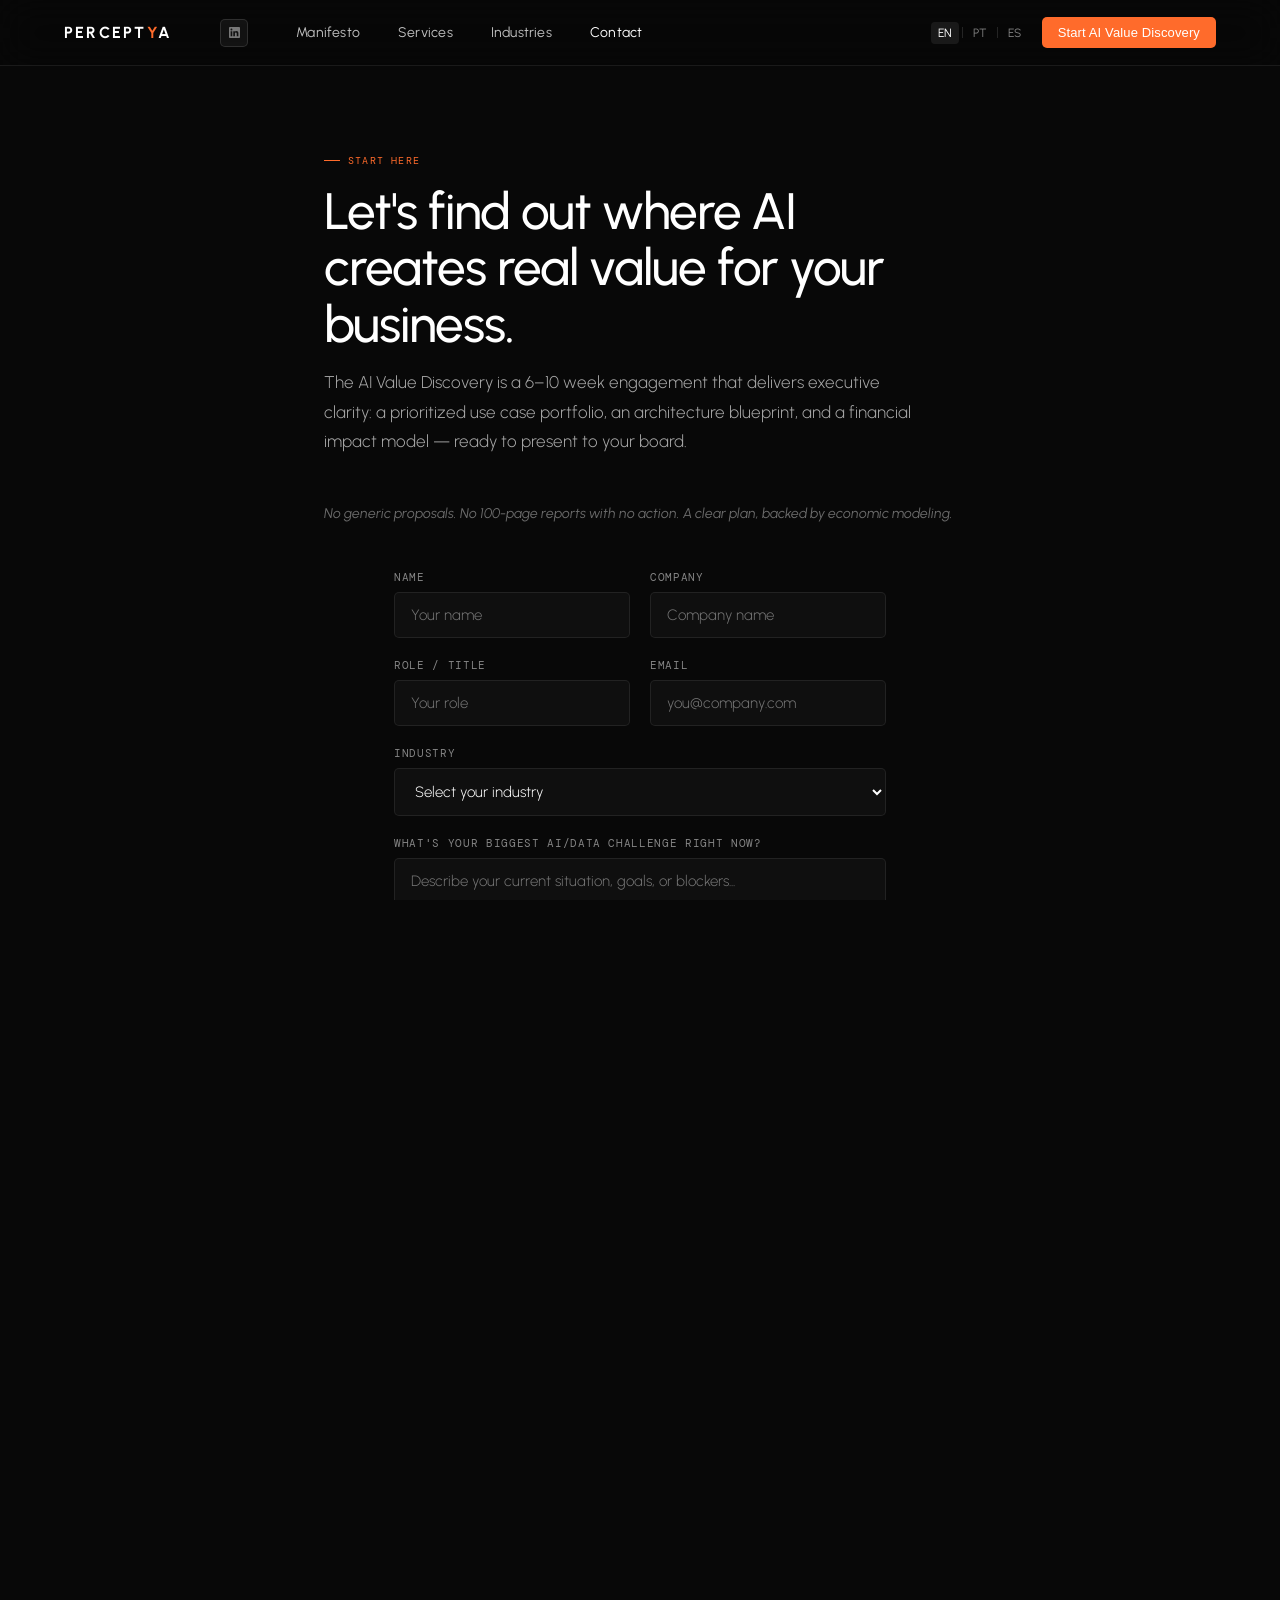
==== contact.html @ fe033a58 "chore: initial commit - perceptya website" ====
<!DOCTYPE html>
<html lang="en">
<head>
<meta charset="UTF-8">
<meta name="viewport" content="width=device-width, initial-scale=1.0">
<title>Contact — Perceptya</title>
<link rel="preconnect" href="https://fonts.googleapis.com">
<link href="https://fonts.googleapis.com/css2?family=Urbanist:wght@300;400;500;600;700;800&family=DM+Mono:wght@300;400;500&display=swap" rel="stylesheet">
<link rel="stylesheet" href="assets/css/tokens.css">
<link rel="stylesheet" href="assets/css/base.css">
<link rel="stylesheet" href="assets/css/header.css">
<link rel="stylesheet" href="assets/css/footer.css">
<style>
  /* ── Contact form styles ─────────────────────────── */
  .form-group {
    display: flex;
    flex-direction: column;
    gap: 8px;
    margin-bottom: 20px;
  }
  .form-group label {
    font-family: var(--mono);
    font-size: 11px;
    color: rgba(255,255,255,0.5);
    letter-spacing: .06em;
    text-transform: uppercase;
  }
  .form-group input,
  .form-group select,
  .form-group textarea {
    font-family: var(--font);
    font-size: 15px;
    font-weight: 300;
    color: var(--white);
    background: var(--bg2);
    border: 1px solid var(--border);
    border-radius: 5px;
    padding: 13px 16px;
    outline: none;
    transition: border-color .2s;
    width: 100%;
  }
  .form-group input:focus,
  .form-group select:focus,
  .form-group textarea:focus { border-color: var(--orange); }
  .form-group textarea { min-height: 120px; resize: vertical; }
  .form-group select option { background: var(--bg2); }
</style>
</head>
<body>

<!-- ════════ HEADER ════════ -->
<header>
<div class="header-inner">
  <div class="header-left">
    <a href="index.html" class="nav-logo">PERCEPT<span>Y</span>A</a>
    <div class="social-icons">
      <a href="https://linkedin.com/company/perceptya" title="LinkedIn" target="_blank" rel="noopener">
        <svg viewBox="0 0 24 24"><path d="M20.447 20.452h-3.554v-5.569c0-1.328-.027-3.037-1.852-3.037-1.853 0-2.136 1.445-2.136 2.939v5.667H9.351V9h3.414v1.561h.046c.477-.9 1.637-1.85 3.37-1.85 3.601 0 4.267 2.37 4.267 5.455v6.286zM5.337 7.433a2.062 2.062 0 0 1-2.063-2.065 2.064 2.064 0 1 1 2.063 2.065zm1.782 13.019H3.555V9h3.564v11.452zM22.225 0H1.771C.792 0 0 .774 0 1.729v20.542C0 23.227.792 24 1.771 24h20.451C23.2 24 24 23.227 24 22.271V1.729C24 .774 23.2 0 22.222 0h.003z"/></svg>
      </a>
    </div>
    <nav class="desktop-nav">
      <a href="manifesto.html">Manifesto</a>
      <a href="services.html">Services</a>
      <a href="industries.html">Industries</a>
      <a href="contact.html" class="active">Contact</a>
    </nav>
  </div>
  <div class="desktop-right">
    <div class="lang-toggle"><span class="active">EN</span><div class="lang-sep"></div><span>PT</span><div class="lang-sep"></div><span>ES</span></div>
    <button class="btn-nav" onclick="location.href='contact.html'">Start AI Value Discovery</button>
  </div>
  <button class="hamburger" aria-label="Menu"><span></span><span></span><span></span></button>
</div>
</header>
<nav class="mobile-nav">
  <a href="manifesto.html">Manifesto</a>
  <a href="services.html">Services</a>
  <a href="industries.html">Industries</a>
  <a href="contact.html" class="active">Contact</a>
  <div class="mobile-nav-footer">
    <div class="lang-toggle"><span class="active">EN</span><div class="lang-sep"></div><span>PT</span><div class="lang-sep"></div><span>ES</span></div>
    <button class="btn-nav" onclick="location.href='contact.html'">Start AI Value Discovery</button>
  </div>
</nav>


<!-- ════════════════════════════════════════════════════
  📌 SECTION 8.1 — CONTACT HERO
  H: "Let's find out where AI creates real value for your business."
  Body: Description of AI Value Discovery (6–10 wks, what it delivers)
  Secondary: "No generic proposals. No 100-page reports with no action.
              A clear plan, backed by economic modeling."
  Status: TO BUILD (copy ready in brief)
════════════════════════════════════════════════════ -->
<section class="section" id="contact-hero" style="padding-top: calc(var(--header-h) + 80px); padding-bottom:48px;">
  <div class="container" style="max-width:760px;">
    <div class="section-label">Start Here</div>
    <h1 class="section-headline" style="font-size:clamp(28px,4vw,52px);">
      Let's find out where AI creates real value for your business.
    </h1>
    <p class="section-sub">
      The AI Value Discovery is a 6–10 week engagement that delivers executive clarity: a prioritized use case portfolio, an architecture blueprint, and a financial impact model — ready to present to your board.
    </p>
    <p style="font-size:14px; color:rgba(255,255,255,0.4); font-style:italic;">
      No generic proposals. No 100-page reports with no action. A clear plan, backed by economic modeling.
    </p>
  </div>
</section>


<!-- ════════════════════════════════════════════════════
  📌 SECTION 8.2 — CONTACT FORM
  Fields:
    · Name
    · Company
    · Role / Title
    · Email
    · Industry (dropdown):
        Retail & E-commerce | Financial Services | Logistics & Supply Chain
        Manufacturing | Healthcare | B2B / SaaS / Services | Other
    · "What's your biggest AI/data challenge right now?" (free text)
  Submit CTA: "Request AI Value Discovery"
  Below form: "Or reach us directly: hello@perceptya.com"
  📌 ITERATION FLAG: Consider Calendly embed as alt CTA
  Status: PARTIALLY STUBBED — needs form handler (email / Notion / HubSpot)
════════════════════════════════════════════════════ -->
<section class="section" id="contact-form" style="padding-top:0;">
  <div class="container" style="max-width:620px;">

    <form id="discoveryForm" onsubmit="handleSubmit(event)">

      <div style="display:grid; grid-template-columns:1fr 1fr; gap:0 20px;">
        <div class="form-group">
          <label for="name">Name</label>
          <input type="text" id="name" name="name" placeholder="Your name" required>
        </div>
        <div class="form-group">
          <label for="company">Company</label>
          <input type="text" id="company" name="company" placeholder="Company name" required>
        </div>
      </div>

      <div style="display:grid; grid-template-columns:1fr 1fr; gap:0 20px;">
        <div class="form-group">
          <label for="role">Role / Title</label>
          <input type="text" id="role" name="role" placeholder="Your role">
        </div>
        <div class="form-group">
          <label for="email">Email</label>
          <input type="email" id="email" name="email" placeholder="you@company.com" required>
        </div>
      </div>

      <div class="form-group">
        <label for="industry">Industry</label>
        <select id="industry" name="industry">
          <option value="" disabled selected>Select your industry</option>
          <option>Retail & E-commerce</option>
          <option>Financial Services</option>
          <option>Logistics & Supply Chain</option>
          <option>Manufacturing / Industrial</option>
          <option>Healthcare</option>
          <option>B2B / SaaS / Services</option>
          <option>Other</option>
        </select>
      </div>

      <div class="form-group">
        <label for="challenge">What's your biggest AI/data challenge right now?</label>
        <textarea id="challenge" name="challenge" placeholder="Describe your current situation, goals, or blockers..."></textarea>
      </div>

      <button type="submit" class="btn-primary" style="width:100%; justify-content:center; padding:16px;">
        Request AI Value Discovery
        <svg viewBox="0 0 16 16" fill="none"><path d="M3 8h10M9 4l4 4-4 4" stroke="currentColor" stroke-width="1.5" stroke-linecap="round" stroke-linejoin="round"/></svg>
      </button>

    </form>

    <p style="margin-top:24px; text-align:center; font-size:13px; color:rgba(255,255,255,0.35);">
      Or reach us directly:
      <a href="mailto:hello@perceptya.com" style="color:rgba(255,255,255,0.55); text-decoration:none; transition:color .15s;">hello@perceptya.com</a>
    </p>

    <!-- TODO: Optional Calendly embed
    <div style="margin-top:40px; padding-top:40px; border-top:1px solid var(--border); text-align:center;">
      <p style="font-size:14px; color:rgba(255,255,255,0.4); margin-bottom:16px;">Prefer to talk directly?</p>
      <a href="#" class="btn-secondary">Book a 30-minute discovery call</a>
    </div>
    -->

  </div>
</section>


<!-- ════════════════════════════════════════════════════
  📌 SECTION 8.3 — WHAT HAPPENS NEXT
  3 steps after form submission:
    1 · We review your submission (within 24h)
    2 · Intro call to align scope and context
    3 · AI Value Discovery kicks off
  Layout: 3-step horizontal flow with connecting line
  Status: TO BUILD
════════════════════════════════════════════════════ -->
<section class="section" id="what-next">
  <div class="container" style="max-width:760px;">
    <div class="section-label">What Happens Next</div>
    <!-- TODO: 3-step flow -->
    [Next steps placeholder]
  </div>
</section>


<!-- ════════ FOOTER ════════ -->
<footer>
<div class="footer-inner">
  <div class="footer-main">
    <div class="footer-brand">
      <a href="index.html" class="footer-logo">PERCEPT<span>Y</span>A</a>
      <p class="footer-tagline">Boutique Data & AI Transformation.<br>We turn data and AI into measurable business results.</p>
    </div>
    <div class="footer-links">
      <div class="footer-col">
        <h4>Pages</h4>
        <a href="manifesto.html">Manifesto</a>
        <a href="services.html">Services</a>
        <a href="industries.html">Industries</a>
        <a href="contact.html">Contact</a>
      </div>
      <div class="footer-col">
        <h4>Contact</h4>
        <a href="mailto:hello@perceptya.com">hello@perceptya.com</a>
        <a href="contact.html">Start AI Value Discovery</a>
      </div>
    </div>
  </div>
  <div class="footer-bottom">
    <span class="footer-copyright">© 2025 Perceptya. All rights reserved.</span>
    <span class="footer-strip">Boutique Data & AI Transformation · São Paulo — Remote Global</span>
  </div>
</div>
</footer>

<script src="assets/js/header.js"></script>
<script>
  function handleSubmit(e) {
    e.preventDefault();
    // TODO: Wire up to email handler / Notion / HubSpot / Formspree
    // Example with Formspree: change <form action="https://formspree.io/f/YOUR_ID" method="POST">
    alert('Form submitted! (TODO: connect to backend)');
  }
</script>
</body>
</html>
---- assets/css/tokens.css ----
/* ═══════════════════════════════════════════════════════
   PERCEPTYA — DESIGN TOKENS
   Single source of truth for all CSS variables
══════════════════════════════════════════════════════ */

:root {
  /* ── Brand ─────────────────────────────────────────── */
  --orange:        #FF6B2B;
  --orange-dim:    #e05a20;
  --orange-glow:   rgba(255,107,43,0.12);
  --orange-border: rgba(255,107,43,0.25);

  /* ── Neutrals ──────────────────────────────────────── */
  --bg:            #080808;
  --bg2:           #0f0f0f;
  --bg3:           #141414;
  --white:         #ffffff;
  --muted:         #888;
  --border:        rgba(255,255,255,0.08);
  --border2:       rgba(255,255,255,0.12);

  /* ── Terminal ──────────────────────────────────────── */
  --green-term:    #00FF85;
  --cyan-term:     #00D4FF;

  /* ── Typography ────────────────────────────────────── */
  --font:          'Urbanist', sans-serif;
  --mono:          'DM Mono', monospace;

  /* ── Layout ─────────────────────────────────────────── */
  --header-h:      58px;
  --max-w:         1440px;
  --pad-x:         24px;
}

/* Responsive overrides */
@media (min-width: 480px)  { :root { --pad-x: 32px; } }
@media (min-width: 768px)  { :root { --header-h: 66px; --pad-x: 48px; } }
@media (min-width: 1024px) { :root { --pad-x: 56px; } }
@media (min-width: 1280px) { :root { --pad-x: 64px; } }
---- assets/css/base.css ----
/* ═══════════════════════════════════════════════════════
   PERCEPTYA — BASE STYLES
   Reset · Typography · Utilities · Buttons · Cards
══════════════════════════════════════════════════════ */

*, *::before, *::after { box-sizing: border-box; margin: 0; padding: 0; }

html { scroll-behavior: smooth; color-scheme: dark; }
html, body { height: 100%; overflow-x: hidden; }

body {
  font-family: var(--font);
  background: var(--bg);
  color: var(--white);
  -webkit-font-smoothing: antialiased;
}

/* ── Container ──────────────────────────────────────── */
.container {
  width: 100%;
  max-width: var(--max-w);
  margin: 0 auto;
  padding: 0 var(--pad-x);
}

/* ── Section pattern ────────────────────────────────── */
.section {
  position: relative;
  z-index: 1;
  padding: 96px 0;
}

.section-label {
  font-family: var(--mono);
  font-size: 10px;
  color: var(--orange);
  letter-spacing: .12em;
  text-transform: uppercase;
  display: inline-flex;
  align-items: center;
  gap: 8px;
  margin-bottom: 16px;
}
.section-label::before {
  content: ''; display: block;
  width: 16px; height: 1px;
  background: var(--orange);
}

.section-headline {
  font-weight: 500;
  font-size: clamp(28px, 4vw, 48px);
  line-height: 1.1;
  letter-spacing: -.02em;
  color: var(--white);
  margin-bottom: 16px;
}

.section-sub {
  font-size: 17px;
  font-weight: 300;
  line-height: 1.75;
  color: rgba(255,255,255,0.65);
  max-width: 600px;
  margin-bottom: 48px;
}

/* ── Divider ────────────────────────────────────────── */
.divider { width: 100%; height: 1px; background: var(--border); }

/* ── Buttons ────────────────────────────────────────── */
.btn-primary {
  font-size: 14px; font-weight: 500;
  color: #fff; background: var(--orange); border: none;
  padding: 13px 22px; border-radius: 5px; cursor: pointer;
  display: inline-flex; align-items: center; gap: 7px;
  text-decoration: none; transition: all .2s; white-space: nowrap;
  letter-spacing: .01em;
}
.btn-primary:hover {
  background: var(--orange-dim);
  transform: translateY(-1px);
  box-shadow: 0 8px 24px rgba(255,107,43,.35);
}
.btn-primary svg { width: 13px; height: 13px; flex-shrink: 0; transition: transform .2s; }
.btn-primary:hover svg { transform: translateX(3px); }

.btn-secondary {
  font-size: 14px; font-weight: 400;
  color: rgba(255,255,255,0.75);
  background: rgba(255,255,255,0.07);
  border: 1px solid rgba(255,255,255,0.15);
  padding: 13px 22px; border-radius: 5px; cursor: pointer;
  display: inline-flex; align-items: center; gap: 7px;
  text-decoration: none; white-space: nowrap;
  backdrop-filter: blur(8px); transition: all .2s;
}
.btn-secondary:hover {
  color: var(--white);
  border-color: rgba(255,255,255,0.3);
  background: rgba(255,255,255,0.12);
}

.btn-ghost {
  font-size: 14px; font-weight: 400;
  color: rgba(255,255,255,0.5);
  background: none; border: none; cursor: pointer;
  display: inline-flex; align-items: center; gap: 6px;
  text-decoration: none; transition: color .2s; padding: 0;
}
.btn-ghost:hover { color: var(--white); }

/* ── Cards ──────────────────────────────────────────── */
.card {
  background: var(--bg2);
  border: 1px solid var(--border);
  border-radius: 8px;
  padding: 32px;
  transition: border-color .2s;
}
.card:hover { border-color: var(--border2); }
.card-accent { border-left: 2px solid var(--orange); }

/* ── Grid utilities ─────────────────────────────────── */
.grid-2 { display: grid; grid-template-columns: 1fr 1fr; gap: 24px; }
.grid-3 { display: grid; grid-template-columns: repeat(3, 1fr); gap: 24px; }
.grid-4 { display: grid; grid-template-columns: repeat(4, 1fr); gap: 24px; }

@media (max-width: 1023px) { .grid-4 { grid-template-columns: repeat(2, 1fr); } }
@media (max-width: 767px)  {
  .grid-2, .grid-3, .grid-4 { grid-template-columns: 1fr; }
  .section { padding: 64px 0; }
}

/* ── Pill tags ──────────────────────────────────────── */
.pill {
  font-family: var(--mono); font-size: 9.5px;
  color: var(--orange); background: var(--orange-glow);
  border: 1px solid var(--orange-border);
  padding: 5px 10px; border-radius: 3px;
  letter-spacing: .04em; white-space: nowrap;
}

/* ── Animations ─────────────────────────────────────── */
@keyframes fadeUp  { from { opacity:0; transform:translateY(16px); } to { opacity:1; transform:translateY(0); } }
@keyframes fadeIn  { from { opacity:0; } to { opacity:1; } }
@keyframes blink   { 0%,100% { opacity:1; } 50% { opacity:0; } }
---- assets/css/header.css ----
/* ═══════════════════════════════════════════════════════
   PERCEPTYA — HEADER
══════════════════════════════════════════════════════ */

header {
  position: fixed;
  top: 0; left: 0; right: 0;
  z-index: 200;
  height: var(--header-h);
  border-bottom: 1px solid var(--border);
  background: rgba(8,8,8,0.60);
  backdrop-filter: blur(20px);
  -webkit-backdrop-filter: blur(20px);
}

.header-inner {
  max-width: var(--max-w);
  margin: 0 auto;
  padding: 0 var(--pad-x);
  height: 100%;
  display: flex;
  align-items: center;
  justify-content: space-between;
}

.header-left { display: flex; align-items: center; gap: 14px; }

/* Logo */
.nav-logo {
  font-family: var(--font);
  font-weight: 700; font-size: 16px; letter-spacing: 0.14em;
  color: var(--white); text-decoration: none; flex-shrink: 0;
}
.nav-logo span { color: var(--orange); }

/* Social icons — hidden on mobile */
.social-icons { display: none; align-items: center; gap: 8px; }
.social-icons a {
  display: flex; align-items: center; justify-content: center;
  width: 28px; height: 28px; border-radius: 5px;
  border: 1px solid rgba(255,255,255,0.12);
  background: rgba(255,255,255,0.05);
  color: #777; text-decoration: none; transition: all .18s;
}
.social-icons a:hover { border-color: var(--orange); color: var(--orange); }
.social-icons svg { width: 11px; height: 11px; fill: currentColor; display: block; }

/* Desktop nav — hidden on mobile */
.desktop-nav { display: none; align-items: center; gap: 38px; }
.desktop-nav a {
  font-size: 14px; font-weight: 400;
  color: rgba(255,255,255,0.75);
  text-decoration: none; letter-spacing: .015em;
  transition: color .18s;
}
.desktop-nav a:hover, .desktop-nav a.active { color: var(--white); }

/* Desktop right — hidden on mobile */
.desktop-right { display: none; align-items: center; gap: 14px; }

/* Lang toggle */
.lang-toggle { display: flex; align-items: center; gap: 2px; }
.lang-toggle span {
  font-size: 12px; color: rgba(255,255,255,0.5);
  cursor: pointer; padding: 4px 7px; border-radius: 4px;
  display: flex; align-items: center; gap: 4px;
  transition: all .15s; white-space: nowrap;
}
.lang-toggle span.active { color: var(--white); background: rgba(255,255,255,.08); }
.lang-toggle span:hover:not(.active) { color: rgba(255,255,255,0.75); }
.lang-sep { width: 1px; height: 11px; background: rgba(255,255,255,0.12); margin: 0 1px; }

/* CTA button */
.btn-nav {
  font-size: 13px; font-weight: 500;
  color: #fff; background: var(--orange); border: none;
  padding: 8px 16px; border-radius: 5px; cursor: pointer;
  letter-spacing: .01em; white-space: nowrap;
  transition: background .2s, box-shadow .2s, transform .2s;
}
.btn-nav:hover {
  background: var(--orange-dim);
  transform: translateY(-1px);
  box-shadow: 0 4px 14px rgba(255,107,43,.3);
}

/* Hamburger */
.hamburger {
  display: flex; flex-direction: column; justify-content: center;
  gap: 5px; width: 34px; height: 34px; padding: 5px;
  background: none; border: none; cursor: pointer;
}
.hamburger span {
  display: block; height: 1.5px;
  background: rgba(255,255,255,0.85); border-radius: 2px;
  transition: all .25s ease;
}
.hamburger.open span:nth-child(1) { transform: translateY(6.5px) rotate(45deg); }
.hamburger.open span:nth-child(2) { opacity: 0; }
.hamburger.open span:nth-child(3) { transform: translateY(-6.5px) rotate(-45deg); }

/* Mobile drawer */
.mobile-nav {
  display: none; position: fixed;
  top: var(--header-h); left: 0; right: 0;
  background: rgba(8,8,8,0.97);
  backdrop-filter: blur(24px); -webkit-backdrop-filter: blur(24px);
  border-bottom: 1px solid var(--border);
  padding: 20px 20px 28px;
  z-index: 190; flex-direction: column; gap: 2px;
}
.mobile-nav.open { display: flex; }
.mobile-nav a {
  font-size: 17px; font-weight: 400;
  color: rgba(255,255,255,0.85); text-decoration: none;
  padding: 13px 6px; border-bottom: 1px solid var(--border);
  transition: color .15s;
}
.mobile-nav a:last-of-type { border-bottom: none; }
.mobile-nav a:hover, .mobile-nav a.active { color: var(--orange); }
.mobile-nav-footer {
  display: flex; align-items: center; justify-content: space-between;
  margin-top: 20px; padding-top: 20px; border-top: 1px solid var(--border);
}

/* ── Desktop breakpoint ─────────────────────────────── */
@media (min-width: 768px) {
  .header-inner { justify-content: flex-start; }
  .header-left  { gap: 48px; }
  .hamburger    { display: none; }
  .social-icons { display: flex; }
  .desktop-nav  { display: flex; }
  .desktop-right { display: flex; margin-left: auto; }
}
---- assets/css/footer.css ----
/* ═══════════════════════════════════════════════════════
   PERCEPTYA — FOOTER
══════════════════════════════════════════════════════ */

footer {
  position: relative; z-index: 1;
  border-top: 1px solid var(--border);
  background: var(--bg);
  padding: 64px 0 0;
}

.footer-inner {
  max-width: var(--max-w);
  margin: 0 auto;
  padding: 0 var(--pad-x);
}

.footer-main {
  display: grid;
  grid-template-columns: 1fr 1fr;
  gap: 48px;
  padding-bottom: 48px;
}

/* Left col */
.footer-logo {
  font-family: var(--font); font-weight: 700;
  font-size: 16px; letter-spacing: .14em;
  color: var(--white); text-decoration: none;
  display: inline-block; margin-bottom: 12px;
}
.footer-logo span { color: var(--orange); }

.footer-tagline {
  font-size: 13px; font-weight: 300;
  color: rgba(255,255,255,0.45);
  line-height: 1.6; max-width: 280px;
  margin-bottom: 20px;
}

.footer-social { display: flex; gap: 8px; }
.footer-social a {
  display: flex; align-items: center; justify-content: center;
  width: 28px; height: 28px; border-radius: 5px;
  border: 1px solid rgba(255,255,255,0.1);
  background: rgba(255,255,255,0.04);
  color: #666; text-decoration: none; transition: all .18s;
}
.footer-social a:hover { border-color: var(--orange); color: var(--orange); }
.footer-social svg { width: 11px; height: 11px; fill: currentColor; }

/* Right col */
.footer-links { display: flex; gap: 48px; justify-content: flex-end; }

.footer-col h4 {
  font-family: var(--mono); font-size: 10px;
  color: var(--orange); letter-spacing: .1em;
  text-transform: uppercase; margin-bottom: 16px;
}

.footer-col a {
  display: block; font-size: 14px; font-weight: 300;
  color: rgba(255,255,255,0.5);
  text-decoration: none; margin-bottom: 10px;
  transition: color .15s;
}
.footer-col a:hover { color: var(--white); }

/* Bottom strip */
.footer-bottom {
  border-top: 1px solid var(--border);
  padding: 20px 0;
  display: flex;
  align-items: center;
  justify-content: space-between;
  flex-wrap: wrap; gap: 8px;
}

.footer-copyright {
  font-family: var(--mono); font-size: 11px;
  color: rgba(255,255,255,0.22);
}

.footer-strip {
  font-family: var(--mono); font-size: 11px;
  color: rgba(255,255,255,0.18);
  letter-spacing: .04em;
}

@media (max-width: 767px) {
  .footer-main   { grid-template-columns: 1fr; gap: 32px; }
  .footer-links  { justify-content: flex-start; gap: 32px; }
  .footer-bottom { flex-direction: column; align-items: flex-start; }
}
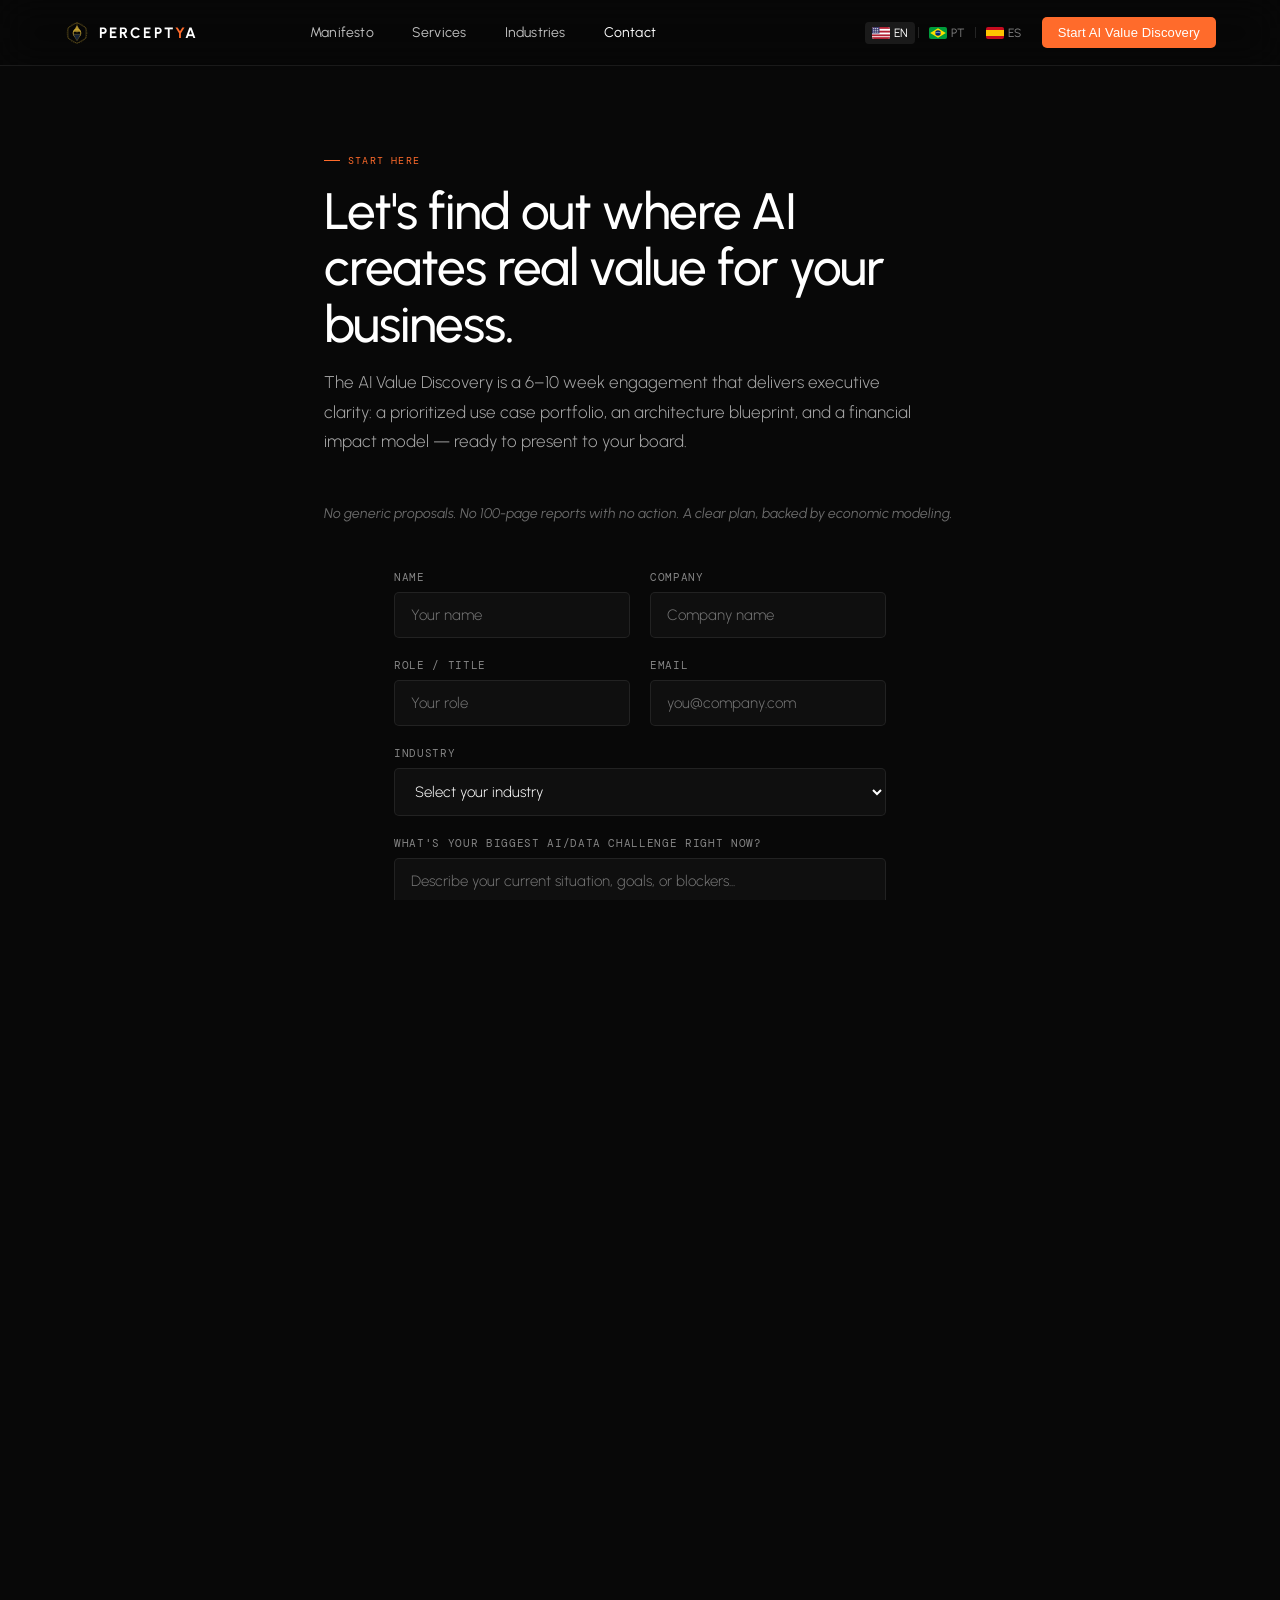
==== commit eb8d5446: "Update site: header, footer, pages and images" ====
--- a/contact.html
+++ b/contact.html
@@ -53,12 +53,16 @@
 <header>
 <div class="header-inner">
   <div class="header-left">
-    <a href="index.html" class="nav-logo">PERCEPT<span>Y</span>A</a>
-    <div class="social-icons">
-      <a href="https://linkedin.com/company/perceptya" title="LinkedIn" target="_blank" rel="noopener">
-        <svg viewBox="0 0 24 24"><path d="M20.447 20.452h-3.554v-5.569c0-1.328-.027-3.037-1.852-3.037-1.853 0-2.136 1.445-2.136 2.939v5.667H9.351V9h3.414v1.561h.046c.477-.9 1.637-1.85 3.37-1.85 3.601 0 4.267 2.37 4.267 5.455v6.286zM5.337 7.433a2.062 2.062 0 0 1-2.063-2.065 2.064 2.064 0 1 1 2.063 2.065zm1.782 13.019H3.555V9h3.564v11.452zM22.225 0H1.771C.792 0 0 .774 0 1.729v20.542C0 23.227.792 24 1.771 24h20.451C23.2 24 24 23.227 24 22.271V1.729C24 .774 23.2 0 22.222 0h.003z"/></svg>
-      </a>
-    </div>
+    <a href="index.html" class="nav-logo">
+      <svg class="nav-logo-mark" width="26" height="26" viewBox="0 0 100 100" fill="none" xmlns="http://www.w3.org/2000/svg">
+        <path d="M50 50L50 10L84.64 30L84.64 70L50 90L15.36 70L15.36 30L50 10" stroke="#D4AF37" stroke-width="2" stroke-opacity="0.5"/>
+        <circle cx="50" cy="50" r="15" stroke="#D4AF37" stroke-width="3"/>
+        <path d="M50 20L65 45H35L50 20Z" fill="#D4AF37" fill-opacity="0.8"/>
+        <path d="M50 80L35 55H65L50 80Z" fill="#152238" stroke="#D4AF37"/>
+        <circle cx="50" cy="50" r="38" stroke="#D4AF37" stroke-width="1" stroke-dasharray="4 4"/>
+      </svg>
+      <span class="nav-logo-text">PERCEPT<em>Y</em>A</span>
+    </a>
     <nav class="desktop-nav">
       <a href="manifesto.html">Manifesto</a>
       <a href="services.html">Services</a>
@@ -67,22 +71,36 @@
     </nav>
   </div>
   <div class="desktop-right">
-    <div class="lang-toggle"><span class="active">EN</span><div class="lang-sep"></div><span>PT</span><div class="lang-sep"></div><span>ES</span></div>
+    <div class="lang-toggle">
+      <span class="active"><svg class="lang-flag" viewBox="0 0 18 12" xmlns="http://www.w3.org/2000/svg"><rect width="18" height="12" fill="#fff"/><rect y="0" width="18" height="1.85" fill="#B22234"/><rect y="3.7" width="18" height="1.85" fill="#B22234"/><rect y="7.4" width="18" height="1.85" fill="#B22234"/><rect y="10.15" width="18" height="1.85" fill="#B22234"/><rect width="7.5" height="6.5" fill="#3C3B6E"/><circle cx="1.8" cy="1.6" r="0.55" fill="#fff"/><circle cx="3.75" cy="1.6" r="0.55" fill="#fff"/><circle cx="5.7" cy="1.6" r="0.55" fill="#fff"/><circle cx="1.8" cy="3.3" r="0.55" fill="#fff"/><circle cx="3.75" cy="3.3" r="0.55" fill="#fff"/><circle cx="5.7" cy="3.3" r="0.55" fill="#fff"/><circle cx="1.8" cy="5.0" r="0.55" fill="#fff"/><circle cx="3.75" cy="5.0" r="0.55" fill="#fff"/><circle cx="5.7" cy="5.0" r="0.55" fill="#fff"/></svg> EN</span>
+      <div class="lang-sep"></div>
+      <span><svg class="lang-flag" viewBox="0 0 18 12" xmlns="http://www.w3.org/2000/svg"><rect width="18" height="12" fill="#009C3B"/><polygon points="9,1.2 16.8,6 9,10.8 1.2,6" fill="#FFDF00"/><circle cx="9" cy="6" r="2.8" fill="#002776"/><path d="M6.5 5.8 Q9 4.6 11.5 5.8" stroke="#fff" stroke-width="0.5" fill="none" stroke-linecap="round"/></svg> PT</span>
+      <div class="lang-sep"></div>
+      <span><svg class="lang-flag" viewBox="0 0 18 12" xmlns="http://www.w3.org/2000/svg"><rect width="18" height="12" fill="#c60b1e"/><rect y="3" width="18" height="6" fill="#ffc400"/></svg> ES</span>
+    </div>
     <button class="btn-nav" onclick="location.href='contact.html'">Start AI Value Discovery</button>
   </div>
-  <button class="hamburger" aria-label="Menu"><span></span><span></span><span></span></button>
+  <button class="hamburger" id="burger" aria-label="Menu"><span></span><span></span><span></span></button>
 </div>
 </header>
-<nav class="mobile-nav">
+
+<!-- Mobile drawer -->
+<div class="mobile-nav" id="mobileNav">
   <a href="manifesto.html">Manifesto</a>
   <a href="services.html">Services</a>
   <a href="industries.html">Industries</a>
   <a href="contact.html" class="active">Contact</a>
   <div class="mobile-nav-footer">
-    <div class="lang-toggle"><span class="active">EN</span><div class="lang-sep"></div><span>PT</span><div class="lang-sep"></div><span>ES</span></div>
+    <div class="lang-toggle">
+      <span class="active"><svg class="lang-flag" viewBox="0 0 18 12" xmlns="http://www.w3.org/2000/svg"><rect width="18" height="12" fill="#fff"/><rect y="0" width="18" height="1.85" fill="#B22234"/><rect y="3.7" width="18" height="1.85" fill="#B22234"/><rect y="7.4" width="18" height="1.85" fill="#B22234"/><rect y="10.15" width="18" height="1.85" fill="#B22234"/><rect width="7.5" height="6.5" fill="#3C3B6E"/><circle cx="1.8" cy="1.6" r="0.55" fill="#fff"/><circle cx="3.75" cy="1.6" r="0.55" fill="#fff"/><circle cx="5.7" cy="1.6" r="0.55" fill="#fff"/><circle cx="1.8" cy="3.3" r="0.55" fill="#fff"/><circle cx="3.75" cy="3.3" r="0.55" fill="#fff"/><circle cx="5.7" cy="3.3" r="0.55" fill="#fff"/><circle cx="1.8" cy="5.0" r="0.55" fill="#fff"/><circle cx="3.75" cy="5.0" r="0.55" fill="#fff"/><circle cx="5.7" cy="5.0" r="0.55" fill="#fff"/></svg> EN</span>
+      <div class="lang-sep"></div>
+      <span><svg class="lang-flag" viewBox="0 0 18 12" xmlns="http://www.w3.org/2000/svg"><rect width="18" height="12" fill="#009C3B"/><polygon points="9,1.2 16.8,6 9,10.8 1.2,6" fill="#FFDF00"/><circle cx="9" cy="6" r="2.8" fill="#002776"/><path d="M6.5 5.8 Q9 4.6 11.5 5.8" stroke="#fff" stroke-width="0.5" fill="none" stroke-linecap="round"/></svg> PT</span>
+      <div class="lang-sep"></div>
+      <span><svg class="lang-flag" viewBox="0 0 18 12" xmlns="http://www.w3.org/2000/svg"><rect width="18" height="12" fill="#c60b1e"/><rect y="3" width="18" height="6" fill="#ffc400"/></svg> ES</span>
+    </div>
     <button class="btn-nav" onclick="location.href='contact.html'">Start AI Value Discovery</button>
   </div>
-</nav>
+</div>
 
 
 <!-- ════════════════════════════════════════════════════
@@ -212,35 +230,58 @@
 </section>
 
 
-<!-- ════════ FOOTER ════════ -->
 <footer>
 <div class="footer-inner">
-  <div class="footer-main">
+  <div class="footer-top">
     <div class="footer-brand">
-      <a href="index.html" class="footer-logo">PERCEPT<span>Y</span>A</a>
-      <p class="footer-tagline">Boutique Data & AI Transformation.<br>We turn data and AI into measurable business results.</p>
-    </div>
-    <div class="footer-links">
-      <div class="footer-col">
-        <h4>Pages</h4>
-        <a href="manifesto.html">Manifesto</a>
-        <a href="services.html">Services</a>
-        <a href="industries.html">Industries</a>
-        <a href="contact.html">Contact</a>
-      </div>
-      <div class="footer-col">
-        <h4>Contact</h4>
-        <a href="mailto:hello@perceptya.com">hello@perceptya.com</a>
-        <a href="contact.html">Start AI Value Discovery</a>
-      </div>
-    </div>
+      <a href="index.html" class="footer-logo">
+        <svg class="footer-logo-mark" width="24" height="24" viewBox="0 0 100 100" fill="none" xmlns="http://www.w3.org/2000/svg">
+          <path d="M50 50L50 10L84.64 30L84.64 70L50 90L15.36 70L15.36 30L50 10" stroke="#D4AF37" stroke-width="2" stroke-opacity="0.5"/>
+          <circle cx="50" cy="50" r="15" stroke="#D4AF37" stroke-width="3"/>
+          <path d="M50 20L65 45H35L50 20Z" fill="#D4AF37" fill-opacity="0.8"/>
+          <path d="M50 80L35 55H65L50 80Z" fill="#152238" stroke="#D4AF37"/>
+          <circle cx="50" cy="50" r="38" stroke="#D4AF37" stroke-width="1" stroke-dasharray="4 4"/>
+        </svg>
+        <span class="footer-logo-text">PERCEPT<em>Y</em>A</span>
+      </a>
+      <p class="footer-tagline">Boutique Data &amp; AI transformation consultancy.<br>We turn data and AI into measurable business results &mdash; not experiments.</p>
+      <div class="footer-social">
+        <a href="https://linkedin.com/company/perceptya" title="LinkedIn" target="_blank" rel="noopener"><svg viewBox="0 0 24 24"><path d="M20.447 20.452h-3.554v-5.569c0-1.328-.027-3.037-1.852-3.037-1.853 0-2.136 1.445-2.136 2.939v5.667H9.351V9h3.414v1.561h.046c.477-.9 1.637-1.85 3.37-1.85 3.601 0 4.267 2.37 4.267 5.455v6.286zM5.337 7.433a2.062 2.062 0 0 1-2.063-2.065 2.064 2.064 0 1 1 2.063 2.065zm1.782 13.019H3.555V9h3.564v11.452zM22.225 0H1.771C.792 0 0 .774 0 1.729v20.542C0 23.227.792 24 1.771 24h20.451C23.2 24 24 23.227 24 22.271V1.729C24 .774 23.2 0 22.222 0h.003z"/></svg></a>
+        <a href="https://instagram.com/perceptya" title="Instagram" target="_blank" rel="noopener"><svg viewBox="0 0 24 24"><path d="M12 2.163c3.204 0 3.584.012 4.85.07 3.252.148 4.771 1.691 4.919 4.919.058 1.265.069 1.645.069 4.849 0 3.205-.012 3.584-.069 4.849-.149 3.225-1.664 4.771-4.919 4.919-1.266.058-1.644.07-4.85.07-3.204 0-3.584-.012-4.849-.07-3.26-.149-4.771-1.699-4.919-4.92-.058-1.265-.07-1.644-.07-4.849 0-3.204.013-3.583.07-4.849.149-3.227 1.664-4.771 4.919-4.919 1.266-.057 1.645-.069 4.849-.069zM12 0C8.741 0 8.333.014 7.053.072 2.695.272.273 2.69.073 7.052.014 8.333 0 8.741 0 12c0 3.259.014 3.668.072 4.948.2 4.358 2.618 6.78 6.98 6.98C8.333 23.986 8.741 24 12 24c3.259 0 3.668-.014 4.948-.072 4.354-.2 6.782-2.618 6.979-6.98.059-1.28.073-1.689.073-4.948 0-3.259-.014-3.667-.072-4.947-.196-4.354-2.617-6.78-6.979-6.98C15.668.014 15.259 0 12 0zm0 5.838a6.162 6.162 0 1 0 0 12.324 6.162 6.162 0 0 0 0-12.324zM12 16a4 4 0 1 1 0-8 4 4 0 0 1 0 8zm6.406-11.845a1.44 1.44 0 1 0 0 2.881 1.44 1.44 0 0 0 0-2.881z"/></svg></a>
+        <a href="https://x.com/perceptya" title="X" target="_blank" rel="noopener"><svg viewBox="0 0 24 24"><path d="M18.244 2.25h3.308l-7.227 8.26 8.502 11.24H16.17l-4.714-6.231-5.401 6.231H2.744l7.73-8.835L1.254 2.25H8.08l4.259 5.63 5.905-5.63zm-1.161 17.52h1.833L7.084 4.126H5.117z"/></svg></a>
+        <a href="https://youtube.com/@perceptya" title="YouTube" target="_blank" rel="noopener"><svg viewBox="0 0 24 24"><path d="M23.498 6.186a3.016 3.016 0 0 0-2.122-2.136C19.505 3.545 12 3.545 12 3.545s-7.505 0-9.377.505A3.017 3.017 0 0 0 .502 6.186C0 8.07 0 12 0 12s0 3.93.502 5.814a3.016 3.016 0 0 0 2.122 2.136c1.871.505 9.376.505 9.376.505s7.505 0 9.377-.505a3.015 3.015 0 0 0 2.122-2.136C24 15.93 24 12 24 12s0-3.93-.502-5.814zM9.545 15.568V8.432L15.818 12l-6.273 3.568z"/></svg></a>
+      </div>
+    </div>
+    <div class="footer-nav">
+      <div class="footer-col"><div class="footer-col-label">Site</div><a href="index.html">Home</a><a href="manifesto.html">Manifesto</a><a href="services.html">Services</a><a href="industries.html">Industries</a><a href="contact.html">Contact</a></div>
+      <div class="footer-col"><div class="footer-col-label">Methodology</div><a href="services.html#phase1">AI Value Discovery</a><a href="services.html#phase2">AI Industrialization</a><a href="services.html#accelerators">Accelerators</a><a href="services.html#engagement">Engagement Model</a></div>
+      <div class="footer-col"><div class="footer-col-label">Industries</div><a href="industries.html#retail">Retail &amp; E-commerce</a><a href="industries.html#financial">Financial Services</a><a href="industries.html#logistics">Logistics &amp; Supply Chain</a><a href="industries.html#manufacturing">Manufacturing</a><a href="industries.html#healthcare">Healthcare</a><a href="industries.html#b2b">B2B / SaaS</a></div>
+      <div class="footer-col"><div class="footer-col-label">Contact</div><a href="mailto:hello@perceptya.com">hello@perceptya.com</a><a href="contact.html" class="footer-cta">Start AI Value Discovery &rarr;</a></div>
+    </div>
+  </div>
+  <div class="footer-method">
+    <span class="footer-method-label">PERCEPTYA AI VALUE SYSTEM&trade;</span>
+    <div class="footer-method-tags"><span class="footer-method-tag">AI Value Discovery</span><span class="footer-method-tag">AI Maturity Score&trade;</span><span class="footer-method-tag">Use Case Prioritization</span><span class="footer-method-tag">Architecture Blueprint</span><span class="footer-method-tag">Financial Impact Model</span><span class="footer-method-tag">AI Industrialization</span><span class="footer-method-tag">Agent Architecture</span><span class="footer-method-tag">ROI &amp; Value Tracking</span></div>
   </div>
   <div class="footer-bottom">
-    <span class="footer-copyright">© 2025 Perceptya. All rights reserved.</span>
-    <span class="footer-strip">Boutique Data & AI Transformation · São Paulo — Remote Global</span>
+    <span class="footer-copyright">&copy; 2025 Perceptya. All rights reserved.</span>
+    <div class="footer-bottom-right">
+      <a href="#" class="footer-bottom-link">Privacy Policy</a>
+      <a href="#" class="footer-bottom-link">Terms of Service</a>
+      <span class="footer-locale">S&atilde;o Paulo &middot; Remote Global</span>
+    </div>
   </div>
 </div>
 </footer>
+
+<script>
+(function() {
+  const obs = new IntersectionObserver((entries) => {
+    entries.forEach(e => { if (e.isIntersecting) { e.target.classList.add('visible'); obs.unobserve(e.target); } });
+  }, { threshold: 0.15 });
+  document.querySelectorAll('.reveal').forEach(el => obs.observe(el));
+})();
+</script>
 
 <script src="assets/js/header.js"></script>
 <script>
--- a/assets/css/header.css
+++ b/assets/css/header.css
@@ -27,23 +27,23 @@
 
 /* Logo */
 .nav-logo {
+  display: flex; align-items: center; gap: 9px;
+  text-decoration: none; flex-shrink: 0;
+}
+.nav-logo-mark { width: 26px; height: 26px; flex-shrink: 0; display: block; }
+.nav-logo-text {
   font-family: var(--font);
-  font-weight: 700; font-size: 16px; letter-spacing: 0.14em;
-  color: var(--white); text-decoration: none; flex-shrink: 0;
+  font-weight: 700; font-size: 15px; letter-spacing: 0.14em;
+  color: var(--white);
 }
-.nav-logo span { color: var(--orange); }
+.nav-logo-text em { font-style: normal; color: var(--orange); }
 
-/* Social icons — hidden on mobile */
-.social-icons { display: none; align-items: center; gap: 8px; }
-.social-icons a {
-  display: flex; align-items: center; justify-content: center;
-  width: 28px; height: 28px; border-radius: 5px;
-  border: 1px solid rgba(255,255,255,0.12);
-  background: rgba(255,255,255,0.05);
-  color: #777; text-decoration: none; transition: all .18s;
+/* SVG flag in lang toggle */
+.lang-flag {
+  width: 18px; height: 12px;
+  display: block; flex-shrink: 0;
+  border-radius: 2px; overflow: hidden;
 }
-.social-icons a:hover { border-color: var(--orange); color: var(--orange); }
-.social-icons svg { width: 11px; height: 11px; fill: currentColor; display: block; }
 
 /* Desktop nav — hidden on mobile */
 .desktop-nav { display: none; align-items: center; gap: 38px; }
@@ -125,10 +125,9 @@
 
 /* ── Desktop breakpoint ─────────────────────────────── */
 @media (min-width: 768px) {
-  .header-inner { justify-content: flex-start; }
-  .header-left  { gap: 48px; }
-  .hamburger    { display: none; }
-  .social-icons { display: flex; }
-  .desktop-nav  { display: flex; }
+  .header-inner  { justify-content: flex-start; }
+  .header-left   { gap: 112px; }
+  .hamburger     { display: none; }
+  .desktop-nav   { display: flex; }
   .desktop-right { display: flex; margin-left: auto; }
 }
--- a/assets/css/footer.css
+++ b/assets/css/footer.css
@@ -3,10 +3,9 @@
 ══════════════════════════════════════════════════════ */
 
 footer {
-  position: relative; z-index: 1;
+  position: relative; z-index: 2;
+  background: #050505;
   border-top: 1px solid var(--border);
-  background: var(--bg);
-  padding: 64px 0 0;
 }
 
 .footer-inner {
@@ -15,80 +14,174 @@
   padding: 0 var(--pad-x);
 }
 
-.footer-main {
-  display: grid;
-  grid-template-columns: 1fr 1fr;
+/* ── Top tagline strip ────────────────────────────── */
+.footer-top {
+  padding: 52px 0 48px;
+  border-bottom: 1px solid var(--border);
+  display: flex;
+  align-items: flex-start;
+  justify-content: space-between;
   gap: 48px;
-  padding-bottom: 48px;
+  flex-wrap: wrap;
 }
 
-/* Left col */
+/* Brand block */
+.footer-brand { max-width: 340px; }
+
 .footer-logo {
-  font-family: var(--font); font-weight: 700;
-  font-size: 16px; letter-spacing: .14em;
-  color: var(--white); text-decoration: none;
-  display: inline-block; margin-bottom: 12px;
+  display: inline-flex;
+  align-items: center;
+  gap: 9px;
+  text-decoration: none;
+  margin-bottom: 16px;
 }
-.footer-logo span { color: var(--orange); }
+.footer-logo-mark { width: 24px; height: 24px; flex-shrink: 0; display: block; }
+.footer-logo-text {
+  font-family: var(--font);
+  font-weight: 700; font-size: 14px; letter-spacing: .14em;
+  color: var(--white);
+}
+.footer-logo-text em { font-style: normal; color: var(--orange); }
 
 .footer-tagline {
-  font-size: 13px; font-weight: 300;
-  color: rgba(255,255,255,0.45);
-  line-height: 1.6; max-width: 280px;
-  margin-bottom: 20px;
+  font-size: 14px; font-weight: 300;
+  color: rgba(255,255,255,0.42);
+  line-height: 1.7;
+  margin-bottom: 24px;
 }
 
+/* Social icons */
 .footer-social { display: flex; gap: 8px; }
 .footer-social a {
   display: flex; align-items: center; justify-content: center;
-  width: 28px; height: 28px; border-radius: 5px;
+  width: 32px; height: 32px; border-radius: 6px;
   border: 1px solid rgba(255,255,255,0.1);
-  background: rgba(255,255,255,0.04);
-  color: #666; text-decoration: none; transition: all .18s;
+  background: rgba(255,255,255,0.03);
+  color: #555; text-decoration: none;
+  transition: border-color .18s, color .18s, background .18s;
 }
-.footer-social a:hover { border-color: var(--orange); color: var(--orange); }
-.footer-social svg { width: 11px; height: 11px; fill: currentColor; }
+.footer-social a:hover {
+  border-color: var(--orange);
+  color: var(--orange);
+  background: var(--orange-glow);
+}
+.footer-social svg { width: 13px; height: 13px; fill: currentColor; display: block; }
 
-/* Right col */
-.footer-links { display: flex; gap: 48px; justify-content: flex-end; }
+/* ── Nav columns ──────────────────────────────────── */
+.footer-nav {
+  display: flex;
+  gap: 56px;
+  flex-wrap: wrap;
+}
 
-.footer-col h4 {
-  font-family: var(--mono); font-size: 10px;
-  color: var(--orange); letter-spacing: .1em;
-  text-transform: uppercase; margin-bottom: 16px;
+.footer-col { min-width: 120px; }
+
+.footer-col-label {
+  font-family: var(--mono);
+  font-size: 10px; letter-spacing: .12em;
+  text-transform: uppercase;
+  color: var(--orange);
+  margin-bottom: 18px;
+  display: flex; align-items: center; gap: 6px;
+}
+.footer-col-label::before {
+  content: ''; display: block;
+  width: 12px; height: 1px;
+  background: var(--orange);
 }
 
 .footer-col a {
-  display: block; font-size: 14px; font-weight: 300;
-  color: rgba(255,255,255,0.5);
-  text-decoration: none; margin-bottom: 10px;
+  display: block;
+  font-size: 14px; font-weight: 300;
+  color: rgba(255,255,255,0.48);
+  text-decoration: none;
+  margin-bottom: 11px;
   transition: color .15s;
 }
 .footer-col a:hover { color: var(--white); }
+.footer-col a:last-child { margin-bottom: 0; }
 
-/* Bottom strip */
+/* Highlight link (CTA in footer) */
+.footer-col a.footer-cta {
+  color: var(--orange);
+  font-weight: 400;
+}
+.footer-col a.footer-cta:hover { color: #fff; }
+
+/* ── Methodology mini-strip ───────────────────────── */
+.footer-method {
+  padding: 32px 0;
+  border-bottom: 1px solid var(--border);
+  display: flex;
+  align-items: center;
+  gap: 12px;
+  flex-wrap: wrap;
+}
+
+.footer-method-label {
+  font-family: var(--mono);
+  font-size: 10px; color: var(--muted);
+  letter-spacing: .1em; text-transform: uppercase;
+  white-space: nowrap;
+  padding-right: 16px;
+  border-right: 1px solid var(--border);
+}
+
+.footer-method-tags { display: flex; gap: 8px; flex-wrap: wrap; }
+
+.footer-method-tag {
+  font-family: var(--mono);
+  font-size: 9.5px; letter-spacing: .04em;
+  color: rgba(255,255,255,0.4);
+  background: rgba(255,255,255,0.04);
+  border: 1px solid rgba(255,255,255,0.08);
+  border-radius: 4px;
+  padding: 4px 10px;
+  white-space: nowrap;
+}
+
+/* ── Bottom bar ───────────────────────────────────── */
 .footer-bottom {
-  border-top: 1px solid var(--border);
   padding: 20px 0;
   display: flex;
   align-items: center;
   justify-content: space-between;
-  flex-wrap: wrap; gap: 8px;
+  flex-wrap: wrap;
+  gap: 10px;
 }
 
 .footer-copyright {
   font-family: var(--mono); font-size: 11px;
-  color: rgba(255,255,255,0.22);
+  color: rgba(255,255,255,0.2);
 }
 
-.footer-strip {
+.footer-bottom-right {
+  display: flex;
+  align-items: center;
+  gap: 20px;
+  flex-wrap: wrap;
+}
+
+.footer-bottom-link {
   font-family: var(--mono); font-size: 11px;
-  color: rgba(255,255,255,0.18);
+  color: rgba(255,255,255,0.2);
+  text-decoration: none;
+  transition: color .15s;
+}
+.footer-bottom-link:hover { color: rgba(255,255,255,0.5); }
+
+.footer-locale {
+  font-family: var(--mono); font-size: 11px;
+  color: rgba(255,255,255,0.16);
   letter-spacing: .04em;
 }
 
+/* ── Responsive ────────────────────────────────────── */
 @media (max-width: 767px) {
-  .footer-main   { grid-template-columns: 1fr; gap: 32px; }
-  .footer-links  { justify-content: flex-start; gap: 32px; }
+  .footer-top    { flex-direction: column; gap: 36px; padding: 40px 0 36px; }
+  .footer-nav    { gap: 32px; }
+  .footer-method { gap: 10px; }
+  .footer-method-label { border-right: none; padding-right: 0; border-bottom: 1px solid var(--border); padding-bottom: 8px; width: 100%; }
   .footer-bottom { flex-direction: column; align-items: flex-start; }
+  .footer-bottom-right { gap: 14px; }
 }
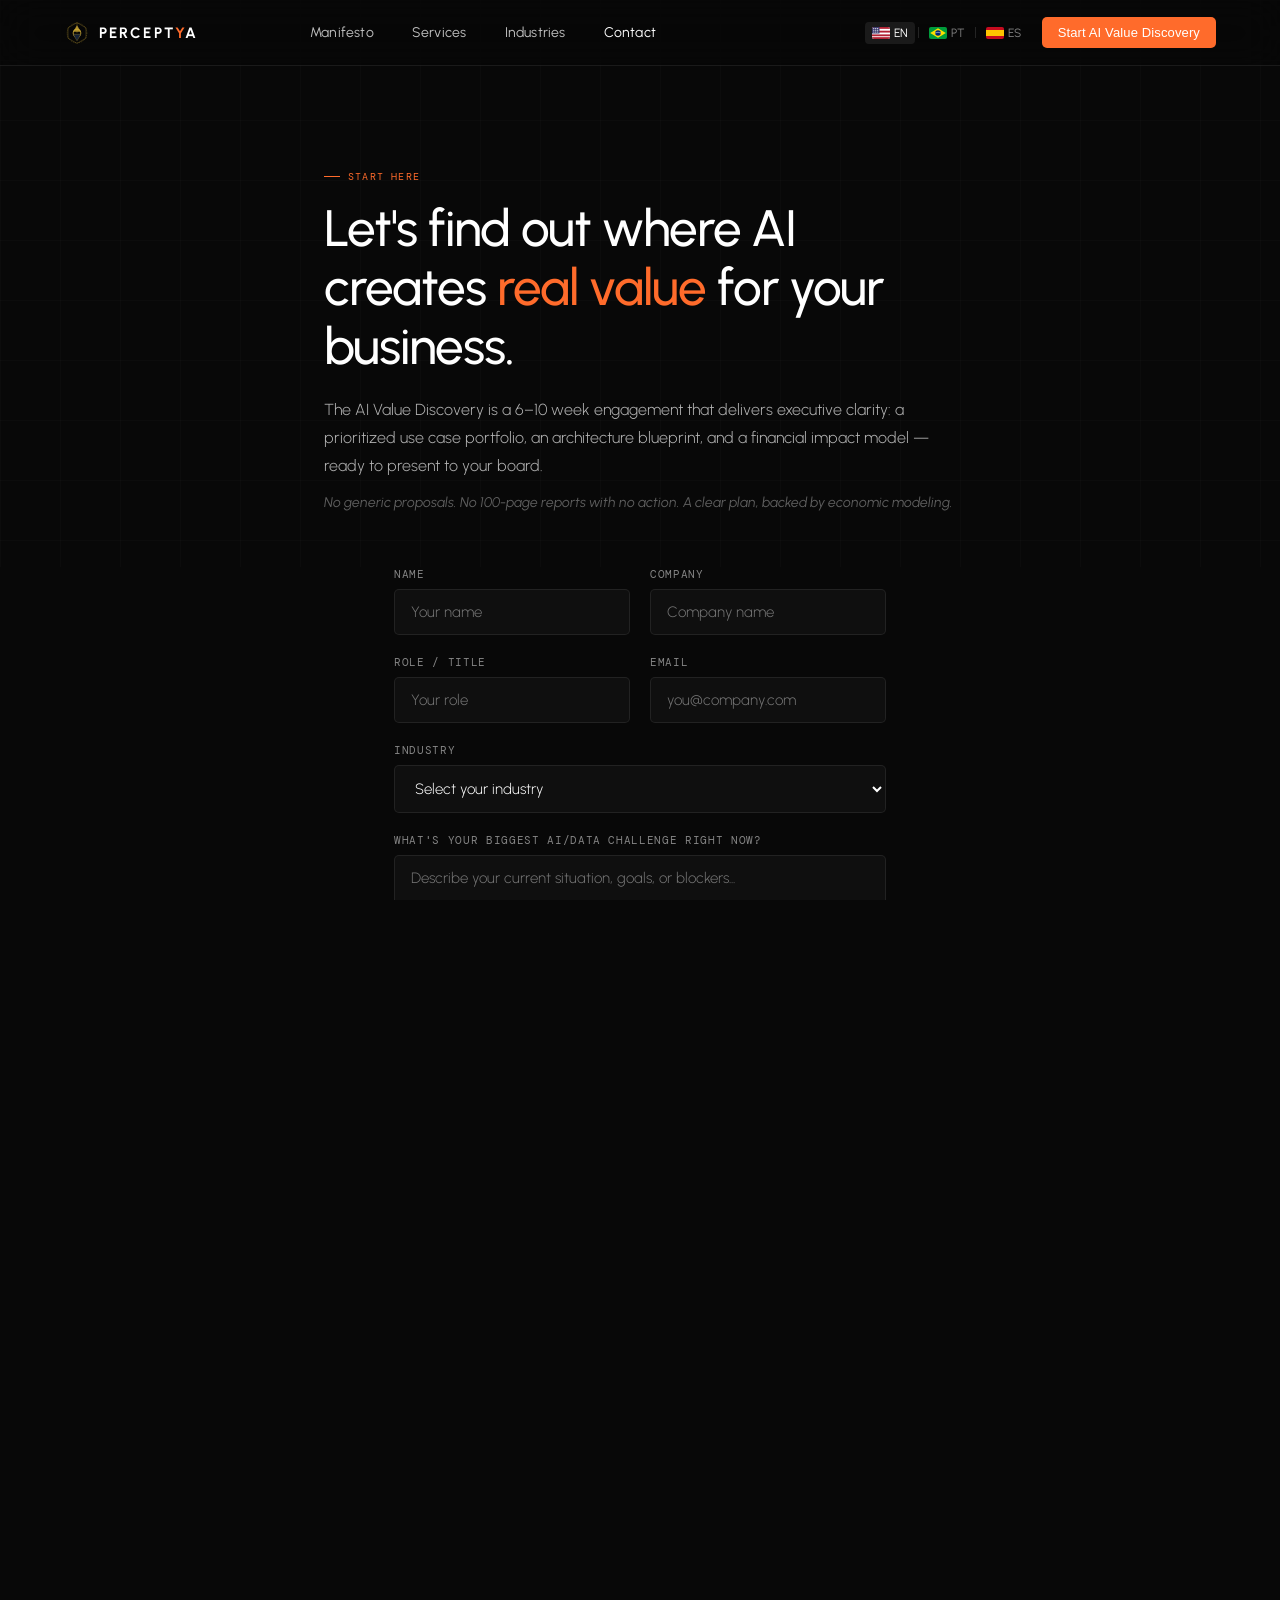
==== commit da192b36: "Adding new contact page" ====
--- a/contact.html
+++ b/contact.html
@@ -11,40 +11,301 @@
 <link rel="stylesheet" href="assets/css/header.css">
 <link rel="stylesheet" href="assets/css/footer.css">
 <style>
-  /* ── Contact form styles ─────────────────────────── */
-  .form-group {
-    display: flex;
-    flex-direction: column;
-    gap: 8px;
-    margin-bottom: 20px;
-  }
-  .form-group label {
-    font-family: var(--mono);
-    font-size: 11px;
-    color: rgba(255,255,255,0.5);
-    letter-spacing: .06em;
-    text-transform: uppercase;
-  }
-  .form-group input,
-  .form-group select,
-  .form-group textarea {
-    font-family: var(--font);
-    font-size: 15px;
-    font-weight: 300;
-    color: var(--white);
-    background: var(--bg2);
-    border: 1px solid var(--border);
-    border-radius: 5px;
-    padding: 13px 16px;
-    outline: none;
-    transition: border-color .2s;
-    width: 100%;
-  }
-  .form-group input:focus,
-  .form-group select:focus,
-  .form-group textarea:focus { border-color: var(--orange); }
-  .form-group textarea { min-height: 120px; resize: vertical; }
-  .form-group select option { background: var(--bg2); }
+
+/* ═══════════════════════════════════════════
+   CONTACT — PAGE-SPECIFIC STYLES
+═══════════════════════════════════════════ */
+
+/* ── Hero ─────────────────────────────────── */
+.ct-hero {
+  padding-top: calc(var(--header-h) + 80px);
+  padding-bottom: 48px;
+  position: relative;
+  overflow: hidden;
+}
+.ct-hero::before {
+  content: '';
+  position: absolute;
+  inset: 0;
+  background-image:
+    linear-gradient(rgba(255,255,255,0.015) 1px, transparent 1px),
+    linear-gradient(90deg, rgba(255,255,255,0.015) 1px, transparent 1px);
+  background-size: 60px 60px;
+  pointer-events: none;
+}
+.ct-hero .container { position: relative; z-index: 1; max-width: 760px; }
+.ct-hero-headline {
+  font-size: clamp(28px, 4vw, 52px);
+  font-weight: 500;
+  letter-spacing: -0.02em;
+  line-height: 1.15;
+  color: var(--white);
+  margin-bottom: 20px;
+}
+.ct-hero-headline em { font-style: normal; color: var(--orange); }
+.ct-hero-sub {
+  font-size: 16px; font-weight: 300; line-height: 1.75;
+  color: rgba(255,255,255,0.7); margin-bottom: 14px;
+}
+.ct-hero-note {
+  font-size: 14px; color: rgba(255,255,255,0.35);
+  font-style: italic;
+}
+
+/* ── Form ──────────────────────────────────── */
+.ct-form-section {
+  padding: 0 0 80px;
+}
+.ct-form-section .container { max-width: 620px; }
+.form-row {
+  display: grid;
+  grid-template-columns: 1fr 1fr;
+  gap: 0 20px;
+}
+.form-group {
+  display: flex;
+  flex-direction: column;
+  gap: 8px;
+  margin-bottom: 20px;
+}
+.form-group label {
+  font-family: var(--mono);
+  font-size: 11px;
+  color: rgba(255,255,255,0.5);
+  letter-spacing: .06em;
+  text-transform: uppercase;
+}
+.form-group input,
+.form-group select,
+.form-group textarea {
+  font-family: var(--font);
+  font-size: 15px;
+  font-weight: 300;
+  color: var(--white);
+  background: var(--bg2);
+  border: 1px solid var(--border);
+  border-radius: 5px;
+  padding: 13px 16px;
+  outline: none;
+  transition: border-color .2s;
+  width: 100%;
+}
+.form-group input:focus,
+.form-group select:focus,
+.form-group textarea:focus { border-color: var(--orange); }
+.form-group textarea { min-height: 120px; resize: vertical; }
+.form-group select option { background: var(--bg2); }
+.form-submit {
+  width: 100%;
+  justify-content: center;
+  padding: 16px;
+}
+.form-email {
+  margin-top: 24px; text-align: center;
+  font-size: 13px; color: rgba(255,255,255,0.35);
+}
+.form-email a {
+  color: rgba(255,255,255,0.55);
+  text-decoration: none;
+  transition: color .15s;
+}
+.form-email a:hover { color: var(--orange); }
+
+/* ── Journey Section ──────────────────────── */
+.ct-journey {
+  padding: 96px 0;
+  background: var(--bg2);
+  border-top: 1px solid var(--border);
+  border-bottom: 1px solid var(--border);
+  overflow: hidden;
+}
+.ct-journey-headline {
+  font-size: clamp(24px, 3.5vw, 40px);
+  font-weight: 500;
+  color: var(--white);
+  letter-spacing: -0.01em;
+  margin-bottom: 56px;
+  max-width: 600px;
+}
+.ct-journey-headline em { font-style: normal; color: var(--orange); }
+
+/* Journey track */
+.ct-track {
+  position: relative;
+  display: flex;
+  flex-direction: column;
+  gap: 0;
+}
+/* Vertical line connector */
+.ct-track::before {
+  content: '';
+  position: absolute;
+  left: 23px;
+  top: 24px;
+  bottom: 0;
+  width: 1px;
+  background: linear-gradient(to bottom, var(--orange) 0%, rgba(255,107,43,0.3) 70%, rgba(16,185,129,0.5) 100%);
+}
+
+/* Step */
+.ct-step {
+  display: grid;
+  grid-template-columns: 48px 1fr;
+  gap: 24px;
+  align-items: start;
+  padding-bottom: 48px;
+  position: relative;
+}
+.ct-step:last-child { padding-bottom: 0; }
+
+/* Step node */
+.ct-step-node {
+  width: 48px; height: 48px;
+  border-radius: 50%;
+  display: flex; align-items: center; justify-content: center;
+  position: relative;
+  z-index: 2;
+  flex-shrink: 0;
+}
+.ct-step-node.node-orange {
+  background: rgba(255,107,43,0.1);
+  border: 1px solid rgba(255,107,43,0.3);
+}
+.ct-step-node.node-orange svg {
+  width: 20px; height: 20px;
+  stroke: var(--orange); fill: none;
+  stroke-width: 1.5; stroke-linecap: round; stroke-linejoin: round;
+}
+.ct-step-num {
+  font-family: var(--mono);
+  font-size: 11px;
+  color: var(--orange);
+  letter-spacing: .06em;
+  font-weight: 500;
+}
+
+/* Step content */
+.ct-step-content {
+  padding-top: 4px;
+}
+.ct-step-label {
+  font-family: var(--mono);
+  font-size: 10px;
+  color: var(--orange);
+  letter-spacing: .1em;
+  text-transform: uppercase;
+  margin-bottom: 8px;
+}
+.ct-step-title {
+  font-size: 18px;
+  font-weight: 500;
+  color: var(--white);
+  margin-bottom: 8px;
+  letter-spacing: -0.01em;
+}
+.ct-step-desc {
+  font-size: 14px;
+  font-weight: 300;
+  line-height: 1.7;
+  color: var(--muted);
+  max-width: 520px;
+}
+
+/* End state */
+.ct-end-state {
+  display: grid;
+  grid-template-columns: 48px 1fr;
+  gap: 24px;
+  align-items: start;
+  position: relative;
+  padding-top: 48px;
+}
+.ct-end-node {
+  width: 48px; height: 48px;
+  border-radius: 50%;
+  display: flex; align-items: center; justify-content: center;
+  background: rgba(16,185,129,0.1);
+  border: 1px solid rgba(16,185,129,0.3);
+  position: relative;
+  z-index: 2;
+  flex-shrink: 0;
+}
+.ct-end-node svg {
+  width: 22px; height: 22px;
+  stroke: #10B981; fill: none;
+  stroke-width: 2; stroke-linecap: round; stroke-linejoin: round;
+}
+.ct-end-content {
+  padding-top: 2px;
+}
+.ct-end-label {
+  font-family: var(--mono);
+  font-size: 10px;
+  color: #10B981;
+  letter-spacing: .1em;
+  text-transform: uppercase;
+  margin-bottom: 8px;
+}
+.ct-end-title {
+  font-size: clamp(18px, 2.5vw, 24px);
+  font-weight: 500;
+  color: var(--white);
+  letter-spacing: -0.01em;
+  line-height: 1.35;
+  max-width: 560px;
+}
+.ct-end-title em { font-style: normal; color: #10B981; }
+
+/* Deliverables row in step */
+.ct-step-tags {
+  display: flex;
+  flex-wrap: wrap;
+  gap: 6px;
+  margin-top: 14px;
+}
+.ct-step-tag {
+  font-family: var(--mono);
+  font-size: 9px;
+  letter-spacing: .04em;
+  color: rgba(255,107,43,0.7);
+  background: rgba(255,107,43,0.06);
+  border: 1px solid rgba(255,107,43,0.15);
+  padding: 4px 10px;
+  border-radius: 3px;
+}
+
+/* ── Scroll Reveal ────────────────────────── */
+.reveal {
+  opacity: 0;
+  transform: translateY(16px);
+  transition: opacity .55s ease, transform .55s ease;
+}
+.reveal.visible {
+  opacity: 1;
+  transform: translateY(0);
+}
+.reveal-d1 { transition-delay: .08s; }
+.reveal-d2 { transition-delay: .16s; }
+.reveal-d3 { transition-delay: .24s; }
+.reveal-d4 { transition-delay: .32s; }
+
+/* ── Responsive ───────────────────────────── */
+@media (max-width: 479px) {
+  .form-row { grid-template-columns: 1fr; }
+}
+@media (min-width: 768px) {
+  .ct-hero { padding-top: calc(var(--header-h) + 96px); padding-bottom: 56px; }
+  .ct-journey { padding: 96px 0; }
+  .ct-step { gap: 32px; }
+  .ct-end-state { gap: 32px; }
+}
+
+/* ── Animations ───────────────────────────── */
+@keyframes fadeUp {
+  from { opacity: 0; transform: translateY(16px); }
+  to   { opacity: 1; transform: translateY(0); }
+}
+
 </style>
 </head>
 <body>
@@ -104,51 +365,27 @@
 
 
 <!-- ════════════════════════════════════════════════════
-  📌 SECTION 8.1 — CONTACT HERO
-  H: "Let's find out where AI creates real value for your business."
-  Body: Description of AI Value Discovery (6–10 wks, what it delivers)
-  Secondary: "No generic proposals. No 100-page reports with no action.
-              A clear plan, backed by economic modeling."
-  Status: TO BUILD (copy ready in brief)
+  HERO
 ════════════════════════════════════════════════════ -->
-<section class="section" id="contact-hero" style="padding-top: calc(var(--header-h) + 80px); padding-bottom:48px;">
-  <div class="container" style="max-width:760px;">
-    <div class="section-label">Start Here</div>
-    <h1 class="section-headline" style="font-size:clamp(28px,4vw,52px);">
-      Let's find out where AI creates real value for your business.
-    </h1>
-    <p class="section-sub">
-      The AI Value Discovery is a 6–10 week engagement that delivers executive clarity: a prioritized use case portfolio, an architecture blueprint, and a financial impact model — ready to present to your board.
-    </p>
-    <p style="font-size:14px; color:rgba(255,255,255,0.4); font-style:italic;">
-      No generic proposals. No 100-page reports with no action. A clear plan, backed by economic modeling.
-    </p>
+<section class="ct-hero" id="contact-hero">
+  <div class="container">
+    <div class="section-label reveal">Start Here</div>
+    <h1 class="ct-hero-headline reveal">Let's find out where AI creates <em>real value</em> for your business.</h1>
+    <p class="ct-hero-sub reveal reveal-d1">The AI Value Discovery is a 6&ndash;10 week engagement that delivers executive clarity: a prioritized use case portfolio, an architecture blueprint, and a financial impact model &mdash; ready to present to your board.</p>
+    <p class="ct-hero-note reveal reveal-d2">No generic proposals. No 100-page reports with no action. A clear plan, backed by economic modeling.</p>
   </div>
 </section>
 
 
 <!-- ════════════════════════════════════════════════════
-  📌 SECTION 8.2 — CONTACT FORM
-  Fields:
-    · Name
-    · Company
-    · Role / Title
-    · Email
-    · Industry (dropdown):
-        Retail & E-commerce | Financial Services | Logistics & Supply Chain
-        Manufacturing | Healthcare | B2B / SaaS / Services | Other
-    · "What's your biggest AI/data challenge right now?" (free text)
-  Submit CTA: "Request AI Value Discovery"
-  Below form: "Or reach us directly: hello@perceptya.com"
-  📌 ITERATION FLAG: Consider Calendly embed as alt CTA
-  Status: PARTIALLY STUBBED — needs form handler (email / Notion / HubSpot)
+  CONTACT FORM
 ════════════════════════════════════════════════════ -->
-<section class="section" id="contact-form" style="padding-top:0;">
-  <div class="container" style="max-width:620px;">
+<section class="ct-form-section" id="contact-form">
+  <div class="container">
 
     <form id="discoveryForm" onsubmit="handleSubmit(event)">
 
-      <div style="display:grid; grid-template-columns:1fr 1fr; gap:0 20px;">
+      <div class="form-row">
         <div class="form-group">
           <label for="name">Name</label>
           <input type="text" id="name" name="name" placeholder="Your name" required>
@@ -159,7 +396,7 @@
         </div>
       </div>
 
-      <div style="display:grid; grid-template-columns:1fr 1fr; gap:0 20px;">
+      <div class="form-row">
         <div class="form-group">
           <label for="role">Role / Title</label>
           <input type="text" id="role" name="role" placeholder="Your role">
@@ -174,12 +411,13 @@
         <label for="industry">Industry</label>
         <select id="industry" name="industry">
           <option value="" disabled selected>Select your industry</option>
-          <option>Retail & E-commerce</option>
+          <option>Retail &amp; E-commerce</option>
           <option>Financial Services</option>
-          <option>Logistics & Supply Chain</option>
+          <option>Logistics &amp; Supply Chain</option>
           <option>Manufacturing / Industrial</option>
           <option>Healthcare</option>
           <option>B2B / SaaS / Services</option>
+          <option>Startups &amp; Scale-ups</option>
           <option>Other</option>
         </select>
       </div>
@@ -189,47 +427,115 @@
         <textarea id="challenge" name="challenge" placeholder="Describe your current situation, goals, or blockers..."></textarea>
       </div>
 
-      <button type="submit" class="btn-primary" style="width:100%; justify-content:center; padding:16px;">
+      <button type="submit" class="btn-primary form-submit">
         Request AI Value Discovery
         <svg viewBox="0 0 16 16" fill="none"><path d="M3 8h10M9 4l4 4-4 4" stroke="currentColor" stroke-width="1.5" stroke-linecap="round" stroke-linejoin="round"/></svg>
       </button>
 
     </form>
 
-    <p style="margin-top:24px; text-align:center; font-size:13px; color:rgba(255,255,255,0.35);">
+    <p class="form-email">
       Or reach us directly:
-      <a href="mailto:hello@perceptya.com" style="color:rgba(255,255,255,0.55); text-decoration:none; transition:color .15s;">hello@perceptya.com</a>
+      <a href="mailto:hello@perceptya.com">hello@perceptya.com</a>
     </p>
 
-    <!-- TODO: Optional Calendly embed
-    <div style="margin-top:40px; padding-top:40px; border-top:1px solid var(--border); text-align:center;">
-      <p style="font-size:14px; color:rgba(255,255,255,0.4); margin-bottom:16px;">Prefer to talk directly?</p>
-      <a href="#" class="btn-secondary">Book a 30-minute discovery call</a>
+  </div>
+</section>
+
+
+<!-- ════════════════════════════════════════════════════
+  WHAT HAPPENS NEXT — JOURNEY
+════════════════════════════════════════════════════ -->
+<section class="ct-journey" id="what-next">
+  <div class="container">
+    <div class="section-label reveal">What Happens Next</div>
+    <h2 class="ct-journey-headline reveal">Your path from first contact to <em>AI-driven value</em>.</h2>
+
+    <div class="ct-track">
+
+      <!-- Step 1 -->
+      <div class="ct-step reveal">
+        <div class="ct-step-node node-orange">
+          <!-- Send / message icon -->
+          <svg viewBox="0 0 24 24"><path d="M21 15a2 2 0 0 1-2 2H7l-4 4V5a2 2 0 0 1 2-2h14a2 2 0 0 1 2 2z"/></svg>
+        </div>
+        <div class="ct-step-content">
+          <div class="ct-step-label">Step 01</div>
+          <div class="ct-step-title">You reach out</div>
+          <div class="ct-step-desc">Fill out the form above or send us a direct email. Tell us a bit about your business, your current data and AI landscape, and what challenges or ambitions are driving you forward. There is no commitment at this stage &mdash; just a conversation starter.</div>
+        </div>
+      </div>
+
+      <!-- Step 2 -->
+      <div class="ct-step reveal reveal-d1">
+        <div class="ct-step-node node-orange">
+          <!-- Calendar icon -->
+          <svg viewBox="0 0 24 24"><rect x="3" y="4" width="18" height="18" rx="2" ry="2"/><line x1="16" y1="2" x2="16" y2="6"/><line x1="8" y1="2" x2="8" y2="6"/><line x1="3" y1="10" x2="21" y2="10"/></svg>
+        </div>
+        <div class="ct-step-content">
+          <div class="ct-step-label">Step 02</div>
+          <div class="ct-step-title">Schedule a discovery call</div>
+          <div class="ct-step-desc">We schedule a 30-minute conversation with one of our senior specialists. This is not a sales pitch &mdash; it is a focused dialogue to understand your context, your biggest blockers, and what a successful outcome looks like for your organization.</div>
+        </div>
+      </div>
+
+      <!-- Step 3 -->
+      <div class="ct-step reveal reveal-d2">
+        <div class="ct-step-node node-orange">
+          <!-- Layers / build icon -->
+          <svg viewBox="0 0 24 24"><polygon points="12 2 2 7 12 12 22 7 12 2"/><polyline points="2 17 12 22 22 17"/><polyline points="2 12 12 17 22 12"/></svg>
+        </div>
+        <div class="ct-step-content">
+          <div class="ct-step-label">Step 03</div>
+          <div class="ct-step-title">We build a tailored proposal</div>
+          <div class="ct-step-desc">Through a focused set of conversations, we go deeper into your needs, data maturity, organizational context, and strategic priorities. Based on this, we build a structured AI Value Discovery proposal &mdash; scoped to your reality, with clear deliverables, timeline, and investment.</div>
+          <div class="ct-step-tags">
+            <span class="ct-step-tag">Scope Definition</span>
+            <span class="ct-step-tag">Stakeholder Mapping</span>
+            <span class="ct-step-tag">Tailored Proposal</span>
+          </div>
+        </div>
+      </div>
+
+      <!-- Step 4 -->
+      <div class="ct-step reveal reveal-d3">
+        <div class="ct-step-node node-orange">
+          <!-- Rocket icon -->
+          <svg viewBox="0 0 24 24"><path d="M4.5 16.5c-1.5 1.26-2 5-2 5s3.74-.5 5-2c.71-.84.7-2.13-.09-2.91a2.18 2.18 0 0 0-2.91-.09z"/><path d="M12 15l-3-3a22 22 0 0 1 2-3.95A12.88 12.88 0 0 1 22 2c0 2.72-.78 7.5-6 11a22.35 22.35 0 0 1-4 2z"/><path d="M9 12H4s.55-3.03 2-4c1.62-1.08 5 0 5 0"/><path d="M12 15v5s3.03-.55 4-2c1.08-1.62 0-5 0-5"/></svg>
+        </div>
+        <div class="ct-step-content">
+          <div class="ct-step-label">Step 04</div>
+          <div class="ct-step-title">Your transformation begins</div>
+          <div class="ct-step-desc">We kick off the AI Value Discovery engagement with a structured process: executive alignment, AI &amp; data maturity assessment, use case identification and prioritization, target architecture, and financial impact modeling. In 6&ndash;10 weeks, you have a board-ready plan.</div>
+          <div class="ct-step-tags">
+            <span class="ct-step-tag">AI Maturity Score</span>
+            <span class="ct-step-tag">Use Case Portfolio</span>
+            <span class="ct-step-tag">Architecture Blueprint</span>
+            <span class="ct-step-tag">Financial Impact Model</span>
+            <span class="ct-step-tag">18&ndash;36 Month Roadmap</span>
+          </div>
+        </div>
+      </div>
+
+      <!-- End State -->
+      <div class="ct-end-state reveal reveal-d4">
+        <div class="ct-end-node">
+          <!-- Checkmark circle icon -->
+          <svg viewBox="0 0 24 24"><path d="M22 11.08V12a10 10 0 1 1-5.93-9.14"/><polyline points="22 4 12 14.01 9 11.01"/></svg>
+        </div>
+        <div class="ct-end-content">
+          <div class="ct-end-label">End State</div>
+          <div class="ct-end-title">Your organization, <em>data-driven</em> and ready to capture value at scale with AI.</div>
+        </div>
+      </div>
+
     </div>
-    -->
 
   </div>
 </section>
 
 
-<!-- ════════════════════════════════════════════════════
-  📌 SECTION 8.3 — WHAT HAPPENS NEXT
-  3 steps after form submission:
-    1 · We review your submission (within 24h)
-    2 · Intro call to align scope and context
-    3 · AI Value Discovery kicks off
-  Layout: 3-step horizontal flow with connecting line
-  Status: TO BUILD
-════════════════════════════════════════════════════ -->
-<section class="section" id="what-next">
-  <div class="container" style="max-width:760px;">
-    <div class="section-label">What Happens Next</div>
-    <!-- TODO: 3-step flow -->
-    [Next steps placeholder]
-  </div>
-</section>
-
-
+<!-- ════════ FOOTER ════════ -->
 <footer>
 <div class="footer-inner">
   <div class="footer-top">
@@ -255,7 +561,7 @@
     <div class="footer-nav">
       <div class="footer-col"><div class="footer-col-label">Site</div><a href="index.html">Home</a><a href="manifesto.html">Manifesto</a><a href="services.html">Services</a><a href="industries.html">Industries</a><a href="contact.html">Contact</a></div>
       <div class="footer-col"><div class="footer-col-label">Methodology</div><a href="services.html#phase1">AI Value Discovery</a><a href="services.html#phase2">AI Industrialization</a><a href="services.html#accelerators">Accelerators</a><a href="services.html#engagement">Engagement Model</a></div>
-      <div class="footer-col"><div class="footer-col-label">Industries</div><a href="industries.html#retail">Retail &amp; E-commerce</a><a href="industries.html#financial">Financial Services</a><a href="industries.html#logistics">Logistics &amp; Supply Chain</a><a href="industries.html#manufacturing">Manufacturing</a><a href="industries.html#healthcare">Healthcare</a><a href="industries.html#b2b">B2B / SaaS</a></div>
+      <div class="footer-col"><div class="footer-col-label">Industries</div><a href="industries.html#retail">Retail &amp; E-commerce</a><a href="industries.html#financial">Financial Services</a><a href="industries.html#logistics">Logistics &amp; Supply Chain</a><a href="industries.html#manufacturing">Manufacturing</a><a href="industries.html#healthcare">Healthcare</a><a href="industries.html#b2b">B2B / SaaS</a><a href="industries.html#startups">Startups &amp; Scale-ups</a></div>
       <div class="footer-col"><div class="footer-col-label">Contact</div><a href="mailto:hello@perceptya.com">hello@perceptya.com</a><a href="contact.html" class="footer-cta">Start AI Value Discovery &rarr;</a></div>
     </div>
   </div>
@@ -274,23 +580,26 @@
 </div>
 </footer>
 
+<!-- ════════ SCRIPTS ════════ -->
 <script>
 (function() {
-  const obs = new IntersectionObserver((entries) => {
-    entries.forEach(e => { if (e.isIntersecting) { e.target.classList.add('visible'); obs.unobserve(e.target); } });
+  var obs = new IntersectionObserver(function(entries) {
+    entries.forEach(function(e) {
+      if (e.isIntersecting) { e.target.classList.add('visible'); obs.unobserve(e.target); }
+    });
   }, { threshold: 0.15 });
-  document.querySelectorAll('.reveal').forEach(el => obs.observe(el));
+  document.querySelectorAll('.reveal').forEach(function(el) { obs.observe(el); });
 })();
 </script>
 
 <script src="assets/js/header.js"></script>
 <script>
-  function handleSubmit(e) {
-    e.preventDefault();
-    // TODO: Wire up to email handler / Notion / HubSpot / Formspree
-    // Example with Formspree: change <form action="https://formspree.io/f/YOUR_ID" method="POST">
-    alert('Form submitted! (TODO: connect to backend)');
-  }
+function handleSubmit(e) {
+  e.preventDefault();
+  // TODO: Wire up to email handler / Notion / HubSpot / Formspree
+  // Example with Formspree: change <form action="https://formspree.io/f/YOUR_ID" method="POST">
+  alert('Form submitted! (TODO: connect to backend)');
+}
 </script>
 </body>
 </html>
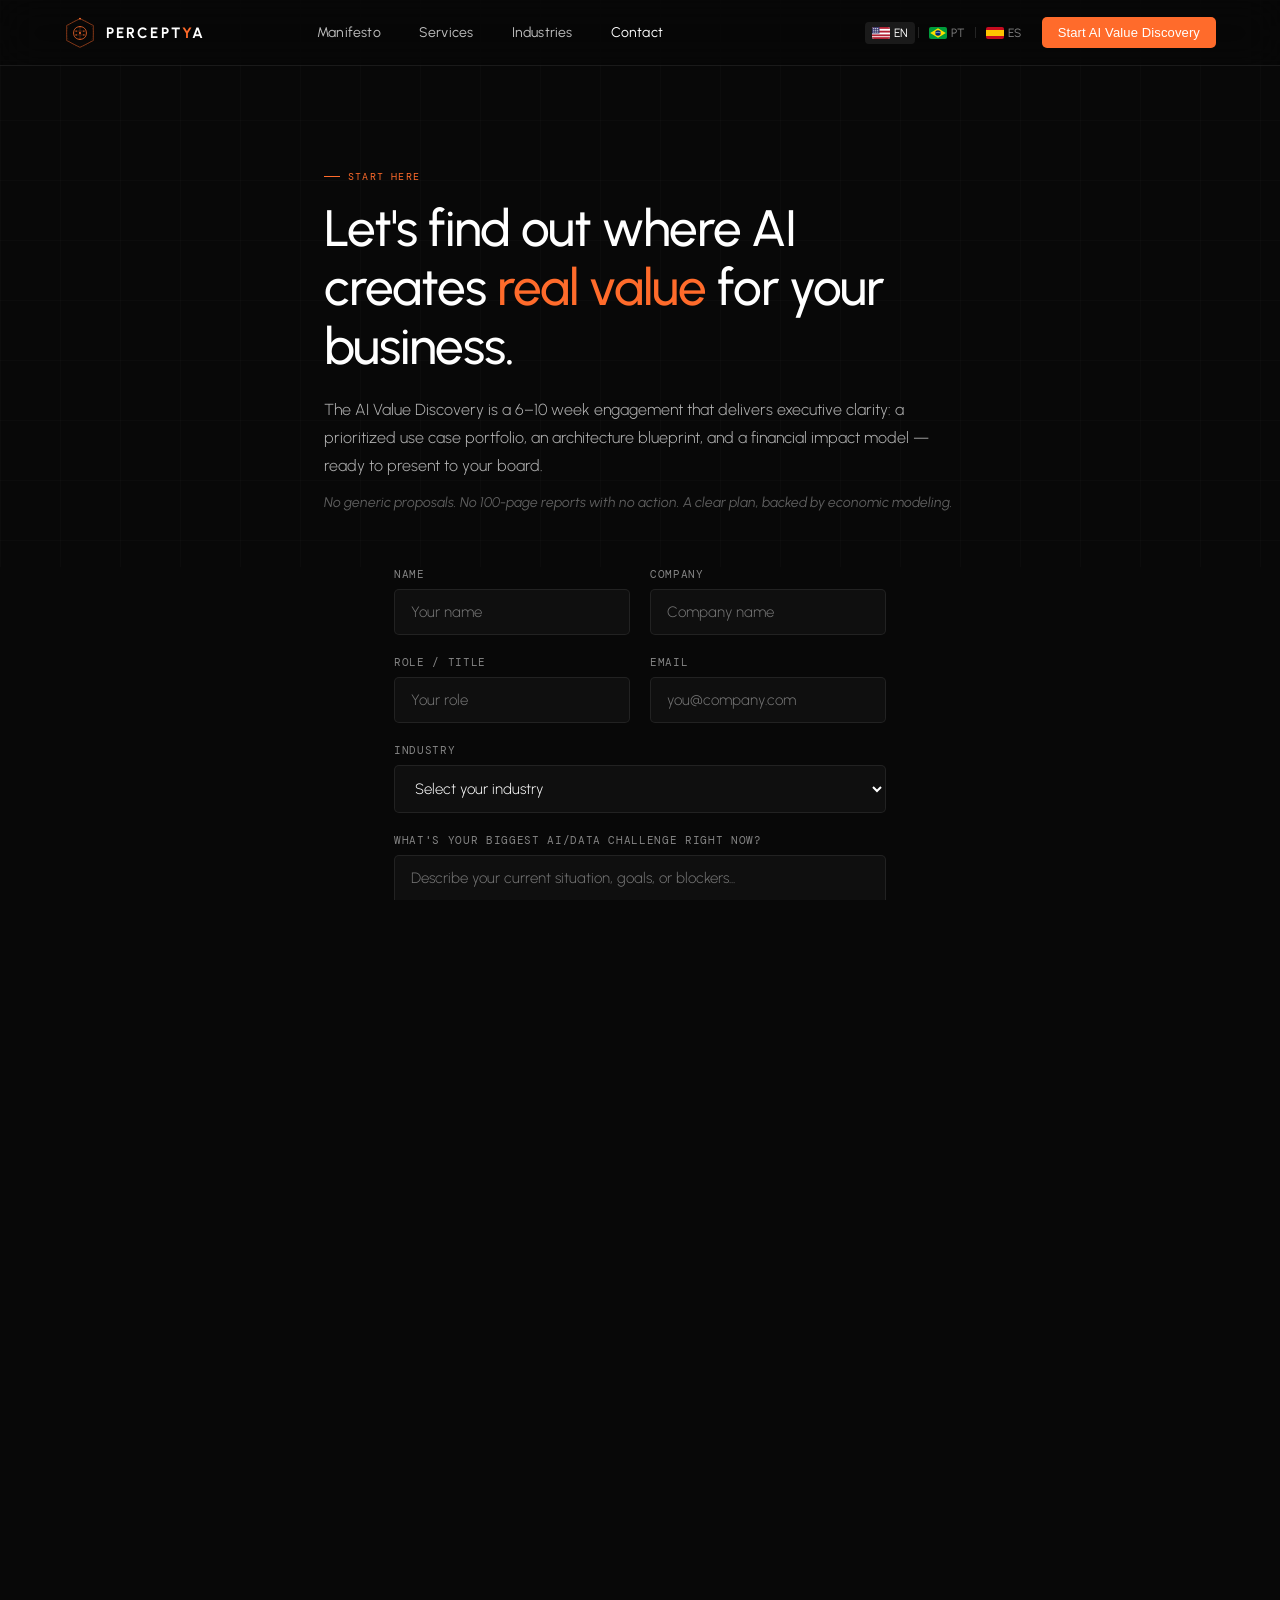
==== commit bbdbf986: "Primeira versão do novo site finalizada e liberada para aplicação e deploy. A partir daqui, alteraçõ" ====
--- a/contact.html
+++ b/contact.html
@@ -315,12 +315,22 @@
 <div class="header-inner">
   <div class="header-left">
     <a href="index.html" class="nav-logo">
-      <svg class="nav-logo-mark" width="26" height="26" viewBox="0 0 100 100" fill="none" xmlns="http://www.w3.org/2000/svg">
-        <path d="M50 50L50 10L84.64 30L84.64 70L50 90L15.36 70L15.36 30L50 10" stroke="#D4AF37" stroke-width="2" stroke-opacity="0.5"/>
-        <circle cx="50" cy="50" r="15" stroke="#D4AF37" stroke-width="3"/>
-        <path d="M50 20L65 45H35L50 20Z" fill="#D4AF37" fill-opacity="0.8"/>
-        <path d="M50 80L35 55H65L50 80Z" fill="#152238" stroke="#D4AF37"/>
-        <circle cx="50" cy="50" r="38" stroke="#D4AF37" stroke-width="1" stroke-dasharray="4 4"/>
+      <svg class="nav-logo-mark" width="32" height="32" viewBox="0 0 100 100" fill="none" xmlns="http://www.w3.org/2000/svg">
+        <polygon points="50,5 91.65,26.5 91.65,73.5 50,95 8.35,73.5 8.35,26.5" stroke="#FF6B2B" stroke-width="2" fill="none" stroke-opacity="0.7"/>
+        <path d="M50,30 C38,30 30,38 30,50 C30,62 38,70 50,70" stroke="#FF6B2B" stroke-width="2.5" fill="none" stroke-linecap="round"/>
+        <path d="M50,30 C62,30 70,38 70,50 C70,62 62,70 50,70" stroke="#FF6B2B" stroke-width="2.5" fill="none" stroke-linecap="round"/>
+        <line class="logo-circuit-1" x1="50" y1="30" x2="50" y2="70" stroke="#FF6B2B" stroke-width="1.5" stroke-opacity="0.5"/>
+        <line class="logo-circuit-2" x1="33" y1="44" x2="50" y2="44" stroke="#FF6B2B" stroke-width="1.5" stroke-opacity="0.5"/>
+        <line class="logo-circuit-3" x1="33" y1="56" x2="50" y2="56" stroke="#FF6B2B" stroke-width="1.5" stroke-opacity="0.5"/>
+        <line class="logo-circuit-2" x1="50" y1="44" x2="67" y2="44" stroke="#FF6B2B" stroke-width="1.5" stroke-opacity="0.5"/>
+        <line class="logo-circuit-3" x1="50" y1="56" x2="67" y2="56" stroke="#FF6B2B" stroke-width="1.5" stroke-opacity="0.5"/>
+        <circle class="logo-node-1" cx="50" cy="50" r="3" fill="#FF6B2B"/>
+        <circle class="logo-node-2" cx="38" cy="44" r="2" fill="#FF6B2B"/>
+        <circle class="logo-node-3" cx="62" cy="56" r="2" fill="#FF6B2B"/>
+        <circle class="logo-node-2" cx="38" cy="56" r="2" fill="#FF6B2B"/>
+        <circle class="logo-node-3" cx="62" cy="44" r="2" fill="#FF6B2B"/>
+        <circle class="logo-orbit" cx="50" cy="50" r="42" stroke="#FF6B2B" stroke-width="1.2" stroke-dasharray="5 3.5" stroke-opacity="0.35"/>
+        <circle class="logo-pulse" cx="50" cy="5" r="3" fill="#FF6B2B"/>
       </svg>
       <span class="nav-logo-text">PERCEPT<em>Y</em>A</span>
     </a>
@@ -541,12 +551,22 @@
   <div class="footer-top">
     <div class="footer-brand">
       <a href="index.html" class="footer-logo">
-        <svg class="footer-logo-mark" width="24" height="24" viewBox="0 0 100 100" fill="none" xmlns="http://www.w3.org/2000/svg">
-          <path d="M50 50L50 10L84.64 30L84.64 70L50 90L15.36 70L15.36 30L50 10" stroke="#D4AF37" stroke-width="2" stroke-opacity="0.5"/>
-          <circle cx="50" cy="50" r="15" stroke="#D4AF37" stroke-width="3"/>
-          <path d="M50 20L65 45H35L50 20Z" fill="#D4AF37" fill-opacity="0.8"/>
-          <path d="M50 80L35 55H65L50 80Z" fill="#152238" stroke="#D4AF37"/>
-          <circle cx="50" cy="50" r="38" stroke="#D4AF37" stroke-width="1" stroke-dasharray="4 4"/>
+        <svg class="footer-logo-mark" width="28" height="28" viewBox="0 0 100 100" fill="none" xmlns="http://www.w3.org/2000/svg">
+          <polygon points="50,5 91.65,26.5 91.65,73.5 50,95 8.35,73.5 8.35,26.5" stroke="#FF6B2B" stroke-width="2" fill="none" stroke-opacity="0.7"/>
+          <path d="M50,30 C38,30 30,38 30,50 C30,62 38,70 50,70" stroke="#FF6B2B" stroke-width="2.5" fill="none" stroke-linecap="round"/>
+          <path d="M50,30 C62,30 70,38 70,50 C70,62 62,70 50,70" stroke="#FF6B2B" stroke-width="2.5" fill="none" stroke-linecap="round"/>
+          <line class="logo-circuit-1" x1="50" y1="30" x2="50" y2="70" stroke="#FF6B2B" stroke-width="1.5" stroke-opacity="0.5"/>
+          <line class="logo-circuit-2" x1="33" y1="44" x2="50" y2="44" stroke="#FF6B2B" stroke-width="1.5" stroke-opacity="0.5"/>
+          <line class="logo-circuit-3" x1="33" y1="56" x2="50" y2="56" stroke="#FF6B2B" stroke-width="1.5" stroke-opacity="0.5"/>
+          <line class="logo-circuit-2" x1="50" y1="44" x2="67" y2="44" stroke="#FF6B2B" stroke-width="1.5" stroke-opacity="0.5"/>
+          <line class="logo-circuit-3" x1="50" y1="56" x2="67" y2="56" stroke="#FF6B2B" stroke-width="1.5" stroke-opacity="0.5"/>
+          <circle class="logo-node-1" cx="50" cy="50" r="3" fill="#FF6B2B"/>
+          <circle class="logo-node-2" cx="38" cy="44" r="2" fill="#FF6B2B"/>
+          <circle class="logo-node-3" cx="62" cy="56" r="2" fill="#FF6B2B"/>
+          <circle class="logo-node-2" cx="38" cy="56" r="2" fill="#FF6B2B"/>
+          <circle class="logo-node-3" cx="62" cy="44" r="2" fill="#FF6B2B"/>
+          <circle class="logo-orbit" cx="50" cy="50" r="42" stroke="#FF6B2B" stroke-width="1.2" stroke-dasharray="5 3.5" stroke-opacity="0.35"/>
+          <circle class="logo-pulse" cx="50" cy="5" r="3" fill="#FF6B2B"/>
         </svg>
         <span class="footer-logo-text">PERCEPT<em>Y</em>A</span>
       </a>
--- a/assets/css/header.css
+++ b/assets/css/header.css
@@ -27,16 +27,48 @@
 
 /* Logo */
 .nav-logo {
-  display: flex; align-items: center; gap: 9px;
+  display: flex; align-items: center; gap: 10px;
   text-decoration: none; flex-shrink: 0;
 }
-.nav-logo-mark { width: 26px; height: 26px; flex-shrink: 0; display: block; }
+.nav-logo-mark { width: 32px; height: 32px; flex-shrink: 0; display: block; }
 .nav-logo-text {
   font-family: var(--font);
   font-weight: 700; font-size: 15px; letter-spacing: 0.14em;
   color: var(--white);
 }
 .nav-logo-text em { font-style: normal; color: var(--orange); }
+
+/* Logo SVG animation */
+@keyframes logoOrbitSpin {
+  from { transform: rotate(0deg); }
+  to   { transform: rotate(360deg); }
+}
+@keyframes logoPulse {
+  0%, 100% { opacity: 0.3; }
+  50%      { opacity: 1; }
+}
+@keyframes logoNodePulse {
+  0%, 100% { opacity: 0.3; r: 2; }
+  50%      { opacity: 1; r: 2.8; }
+}
+@keyframes logoNodePulseLg {
+  0%, 100% { opacity: 0.3; r: 3; }
+  50%      { opacity: 1; r: 4; }
+}
+@keyframes logoCircuitPulse {
+  0%, 100% { stroke-opacity: 0.2; }
+  50%      { stroke-opacity: 0.7; }
+}
+.logo-orbit    { transform-box: fill-box; transform-origin: center; animation: logoOrbitSpin 14s linear infinite; }
+.logo-pulse    { animation: logoPulse 3s ease-in-out infinite; }
+.logo-node-1   { animation: logoNodePulseLg 2.4s ease-in-out infinite 0s; }
+.logo-node-2   { animation: logoNodePulse 2.4s ease-in-out infinite 0.6s; }
+.logo-node-3   { animation: logoNodePulse 2.4s ease-in-out infinite 1.2s; }
+.logo-circuit-1 { animation: logoCircuitPulse 2.4s ease-in-out infinite 0.3s; }
+.logo-circuit-2 { animation: logoCircuitPulse 2.4s ease-in-out infinite 0.9s; }
+.logo-circuit-3 { animation: logoCircuitPulse 2.4s ease-in-out infinite 1.5s; }
+.nav-logo:hover .nav-logo-mark { filter: drop-shadow(0 0 6px rgba(255,107,43,0.5)); transition: filter .3s ease; }
+.nav-logo:hover .logo-orbit { animation-duration: 5s; }
 
 /* SVG flag in lang toggle */
 .lang-flag {
--- a/assets/css/footer.css
+++ b/assets/css/footer.css
@@ -35,7 +35,7 @@
   text-decoration: none;
   margin-bottom: 16px;
 }
-.footer-logo-mark { width: 24px; height: 24px; flex-shrink: 0; display: block; }
+.footer-logo-mark { width: 28px; height: 28px; flex-shrink: 0; display: block; }
 .footer-logo-text {
   font-family: var(--font);
   font-weight: 700; font-size: 14px; letter-spacing: .14em;
